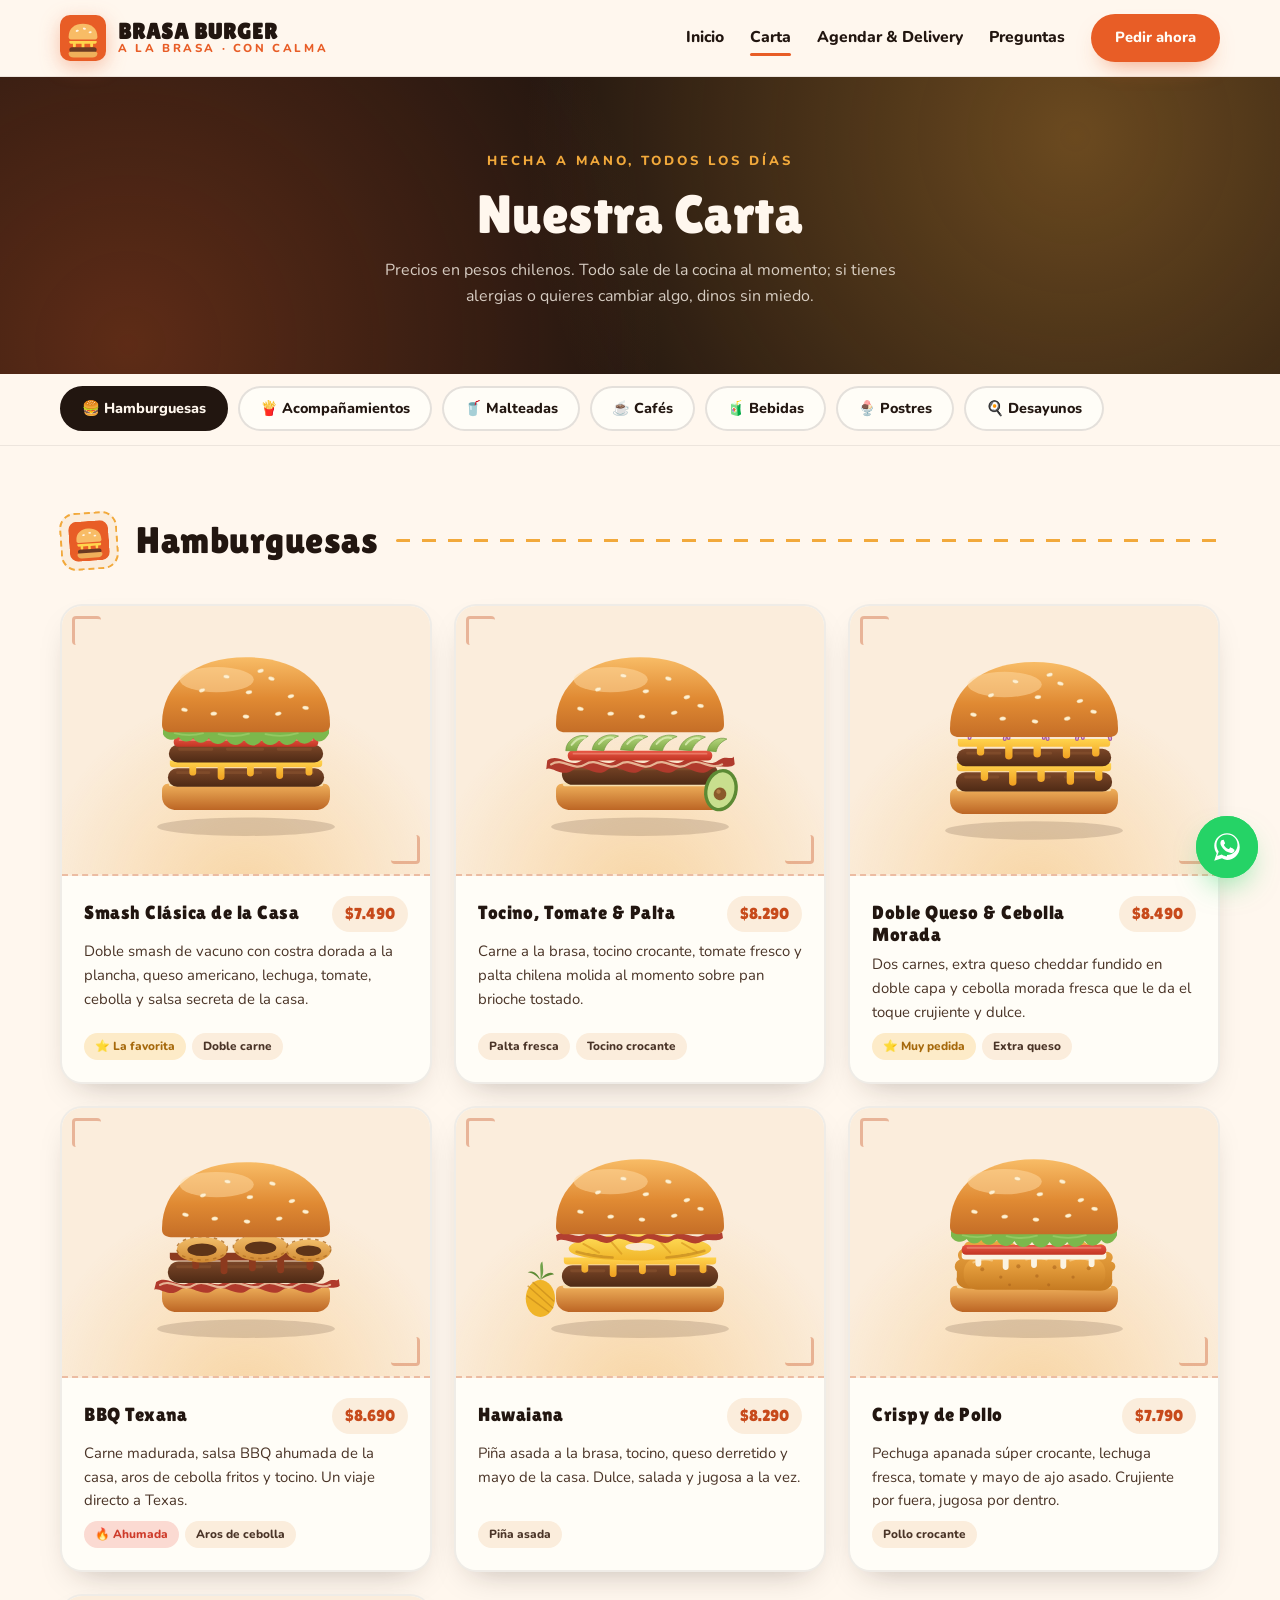
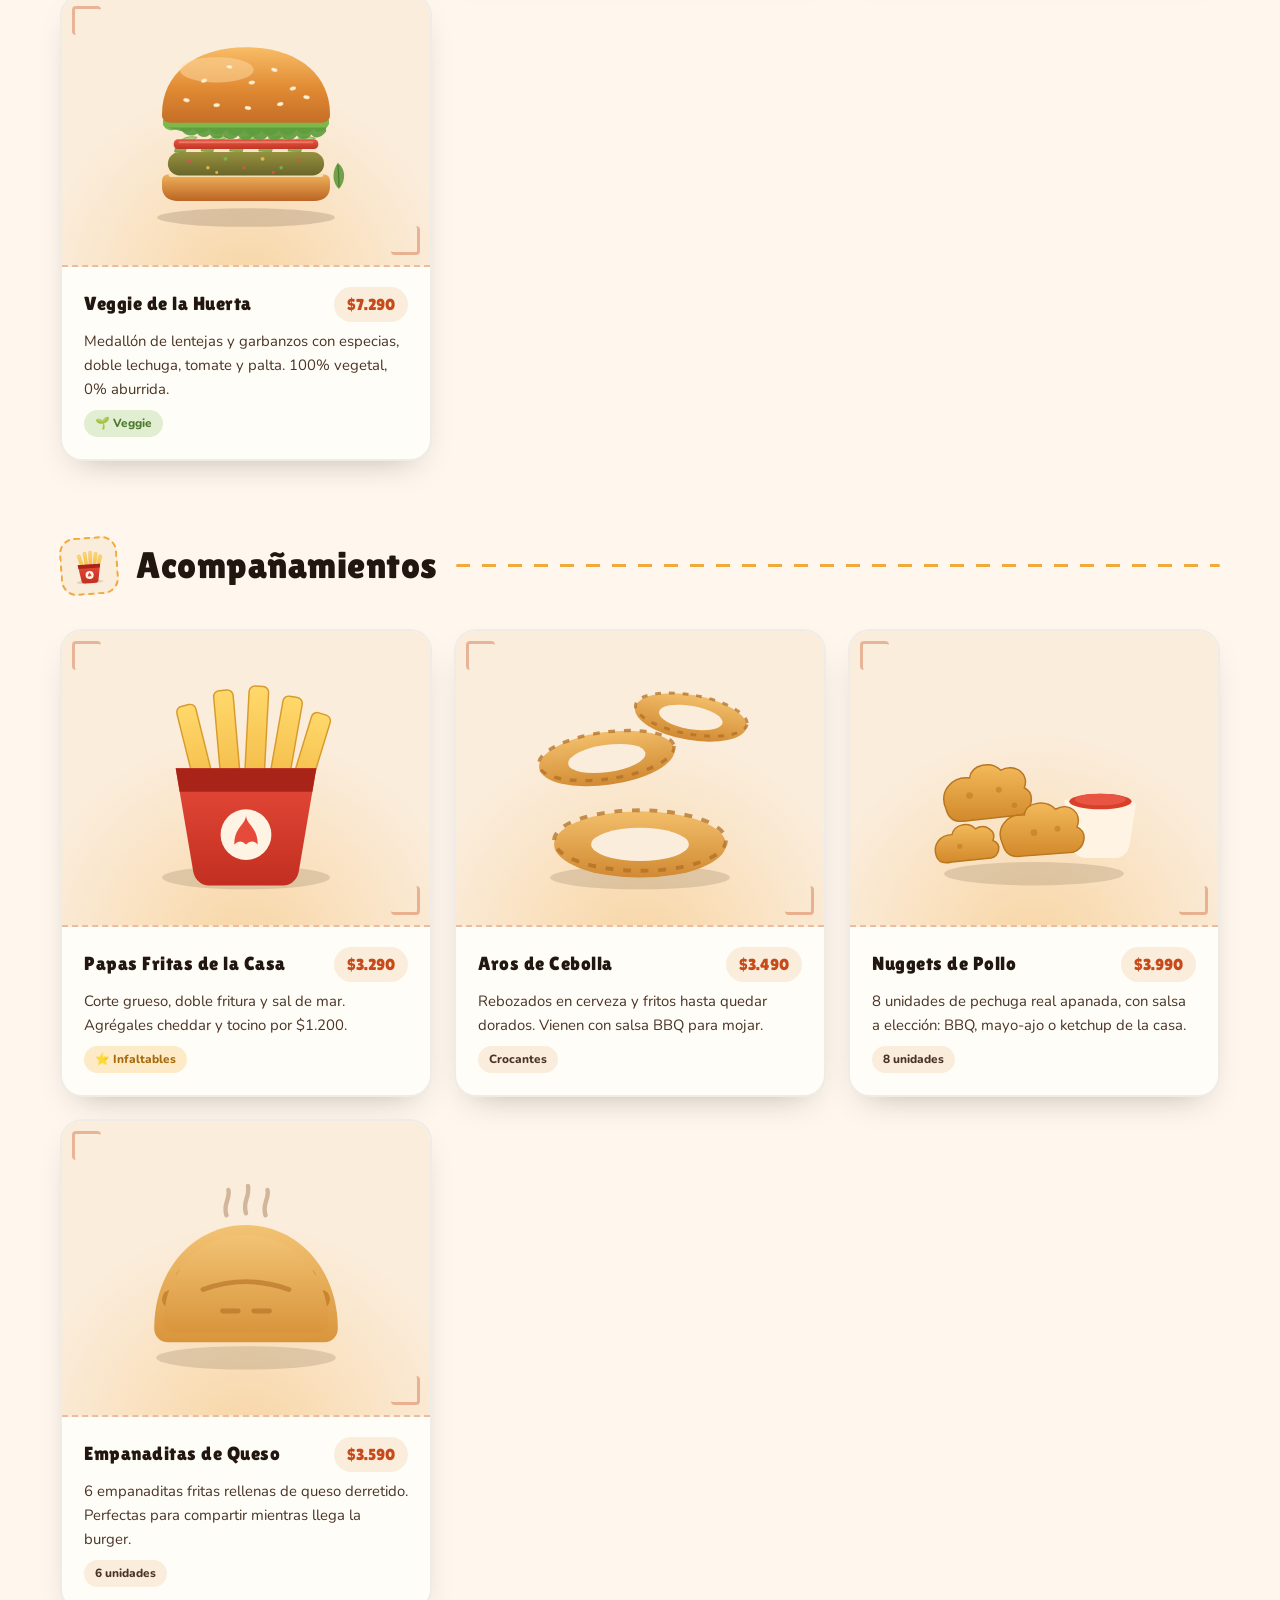
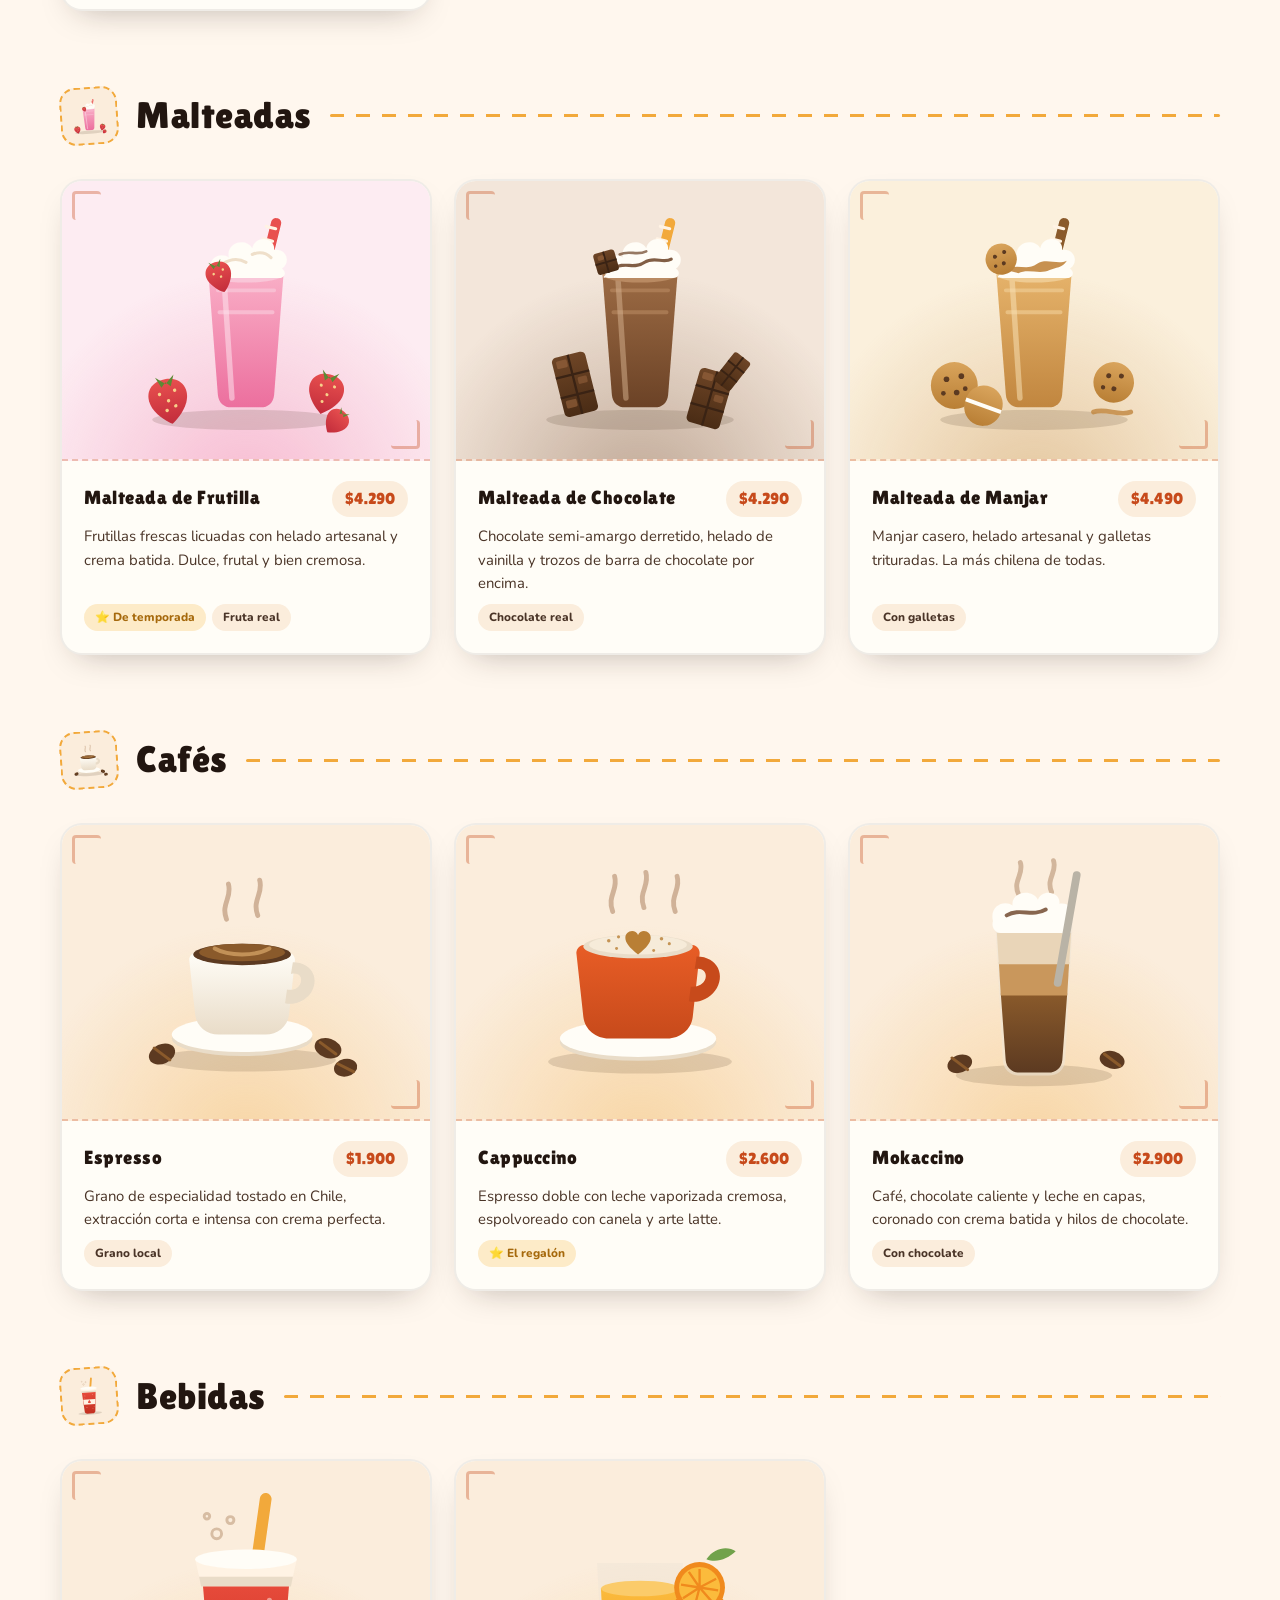
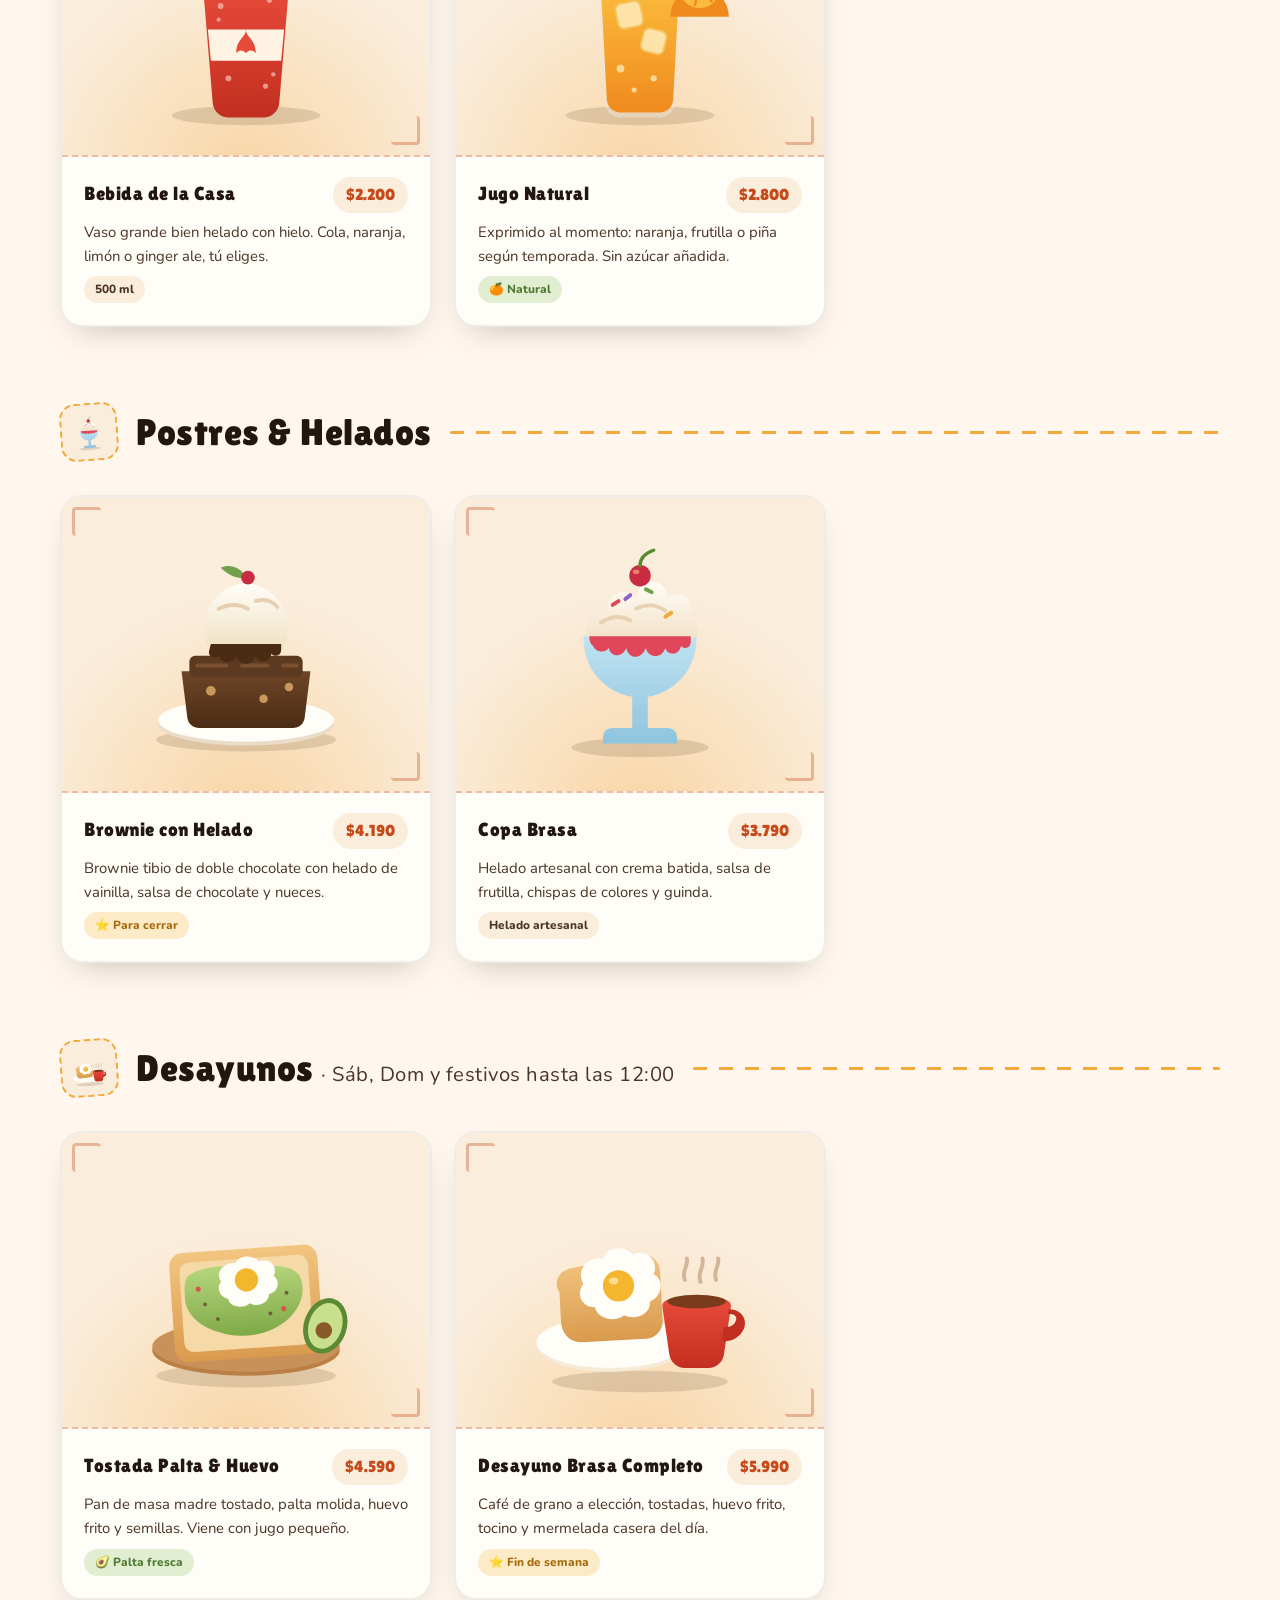
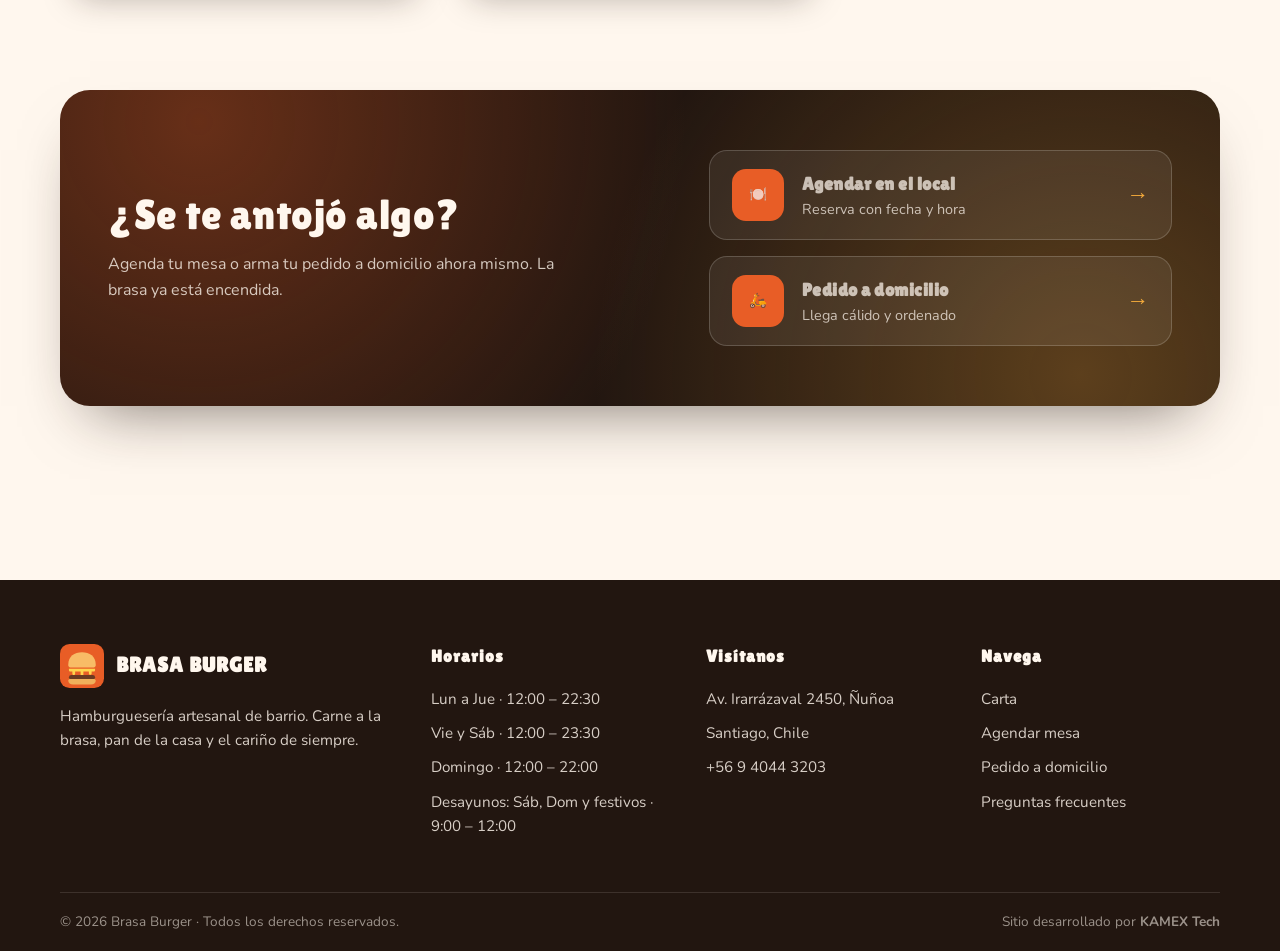
==== carta.html @ a0d64365 "Brasa Burger: sitio de hamburgueseria con inicio animado, carta y reservas" ====
<!DOCTYPE html>
<html lang="es">
<head>
  <meta charset="UTF-8">
  <meta name="viewport" content="width=device-width, initial-scale=1.0">
  <title>Carta · Brasa Burger — Hamburguesas, malteadas y cafés</title>
  <meta name="description" content="La carta completa de Brasa Burger: smash burgers artesanales, papas fritas, malteadas de frutilla y chocolate, cafés de grano, postres y desayunos.">
  <meta name="theme-color" content="#E85D26">
  <link rel="icon" type="image/svg+xml" href="assets/favicon.svg">

  <meta property="og:type" content="website">
  <meta property="og:title" content="Carta · Brasa Burger">
  <meta property="og:description" content="Smash burgers, malteadas cremosas, cafés de grano y más.">
  <meta property="og:image" content="assets/img/malteada-frutilla.svg">
  <meta property="og:locale" content="es_CL">

  <link rel="preconnect" href="https://fonts.googleapis.com">
  <link rel="preconnect" href="https://fonts.gstatic.com" crossorigin>
  <link href="https://fonts.googleapis.com/css2?family=Lilita+One&family=Nunito:wght@400;600;700;800&display=swap" rel="stylesheet">
  <link rel="stylesheet" href="css/styles.css">
</head>
<body>

  <header class="header" id="header">
    <div class="container nav">
      <a href="index.html" class="nav__logo" aria-label="Brasa Burger, inicio">
        <svg viewBox="0 0 64 64" aria-hidden="true"><rect width="64" height="64" rx="14" fill="#E85D26"/><path d="M12 30 C12 18 21 12 32 12 C43 12 52 18 52 30 L52 31 C52 32.6 50.6 34 49 34 L15 34 C13.4 34 12 32.6 12 31 Z" fill="#F8BC66"/><g fill="#FFF3E4"><ellipse cx="24" cy="22" rx="2.2" ry="1.4" transform="rotate(-14 24 22)"/><ellipse cx="34" cy="19" rx="2.2" ry="1.4" transform="rotate(10 34 19)"/><ellipse cx="42" cy="24" rx="2.2" ry="1.4" transform="rotate(-8 42 24)"/></g><path d="M13 36 L51 36 L51 38 C51 39 50 40 49 40 L46 40 L46 43 C46 45.4 42 45.4 42 43 L42 40 L34 40 L34 45 C34 47.4 30 47.4 30 45 L30 40 L22 40 L22 43.4 C22 45.8 18 45.8 18 43.4 L18 40 L15 40 C14 40 13 39 13 38 Z" fill="#FFD44D"/><rect x="13" y="45" width="38" height="7" rx="3.5" fill="#6B3A22"/><path d="M15 54 H49 C50.6 54 52 55 52 56.5 C52 60 49 62 45 62 L19 62 C15 62 12 60 12 56.5 C12 55 13.4 54 15 54 Z" fill="#EFB05B" transform="translate(0 -3)"/></svg>
        <span class="nav__logo-texto">
          <strong>BRASA BURGER</strong>
          <span>A la brasa · con calma</span>
        </span>
      </a>
      <nav class="nav__links" id="navLinks">
        <a href="index.html">Inicio</a>
        <a href="carta.html" class="is-activa">Carta</a>
        <a href="reservas.html">Agendar &amp; Delivery</a>
        <a href="index.html#faq">Preguntas</a>
        <a href="reservas.html#delivery" class="btn btn--primary">Pedir ahora</a>
      </nav>
      <button class="nav__burger" id="navBurger" aria-label="Abrir menú" aria-expanded="false">
        <span></span><span></span><span></span>
      </button>
    </div>
  </header>

  <main>
    <section class="pagina-hero">
      <div class="container">
        <span class="seccion__eyebrow">Hecha a mano, todos los días</span>
        <h1>Nuestra Carta</h1>
        <p>Precios en pesos chilenos. Todo sale de la cocina al momento; si tienes alergias o quieres cambiar algo, dinos sin miedo.</p>
      </div>
    </section>

    <nav class="chips" aria-label="Secciones de la carta">
      <div class="container chips__pista">
        <a class="chip is-activa" href="#hamburguesas">🍔 Hamburguesas</a>
        <a class="chip" href="#acompanamientos">🍟 Acompañamientos</a>
        <a class="chip" href="#malteadas">🥤 Malteadas</a>
        <a class="chip" href="#cafes">☕ Cafés</a>
        <a class="chip" href="#bebidas">🧃 Bebidas</a>
        <a class="chip" href="#postres">🍨 Postres</a>
        <a class="chip" href="#desayunos">🍳 Desayunos</a>
      </div>
    </nav>

    <!-- ============ HAMBURGUESAS ============ -->
    <section class="menu-seccion container" id="hamburguesas">
      <div class="menu-seccion__cabeza reveal">
        <span class="menu-seccion__icono"><img src="assets/favicon.svg" alt="" aria-hidden="true"></span>
        <h2>Hamburguesas</h2>
        <span class="linea"></span>
      </div>
      <div class="platos">
        <article class="plato reveal">
          <div class="plato__marco"><img src="assets/img/burger-clasica.svg" alt="Smash Clásica de la Casa" loading="lazy"></div>
          <div class="plato__info">
            <div class="plato__nombre"><h3>Smash Clásica de la Casa</h3><span class="plato__precio">$7.490</span></div>
            <p>Doble smash de vacuno con costra dorada a la plancha, queso americano, lechuga, tomate, cebolla y salsa secreta de la casa.</p>
            <div class="plato__tags"><span class="tag--fav">⭐ La favorita</span><span>Doble carne</span></div>
          </div>
        </article>
        <article class="plato reveal" data-delay="1">
          <div class="plato__marco"><img src="assets/img/burger-tocino-palta.svg" alt="Burger Tocino, Tomate y Palta" loading="lazy"></div>
          <div class="plato__info">
            <div class="plato__nombre"><h3>Tocino, Tomate &amp; Palta</h3><span class="plato__precio">$8.290</span></div>
            <p>Carne a la brasa, tocino crocante, tomate fresco y palta chilena molida al momento sobre pan brioche tostado.</p>
            <div class="plato__tags"><span>Palta fresca</span><span>Tocino crocante</span></div>
          </div>
        </article>
        <article class="plato reveal" data-delay="2">
          <div class="plato__marco"><img src="assets/img/burger-doble-queso.svg" alt="Burger Doble Queso y Cebolla Morada" loading="lazy"></div>
          <div class="plato__info">
            <div class="plato__nombre"><h3>Doble Queso &amp; Cebolla Morada</h3><span class="plato__precio">$8.490</span></div>
            <p>Dos carnes, extra queso cheddar fundido en doble capa y cebolla morada fresca que le da el toque crujiente y dulce.</p>
            <div class="plato__tags"><span class="tag--fav">⭐ Muy pedida</span><span>Extra queso</span></div>
          </div>
        </article>
        <article class="plato reveal">
          <div class="plato__marco"><img src="assets/img/burger-bbq.svg" alt="Burger BBQ Texana" loading="lazy"></div>
          <div class="plato__info">
            <div class="plato__nombre"><h3>BBQ Texana</h3><span class="plato__precio">$8.690</span></div>
            <p>Carne madurada, salsa BBQ ahumada de la casa, aros de cebolla fritos y tocino. Un viaje directo a Texas.</p>
            <div class="plato__tags"><span class="tag--picante">🔥 Ahumada</span><span>Aros de cebolla</span></div>
          </div>
        </article>
        <article class="plato reveal" data-delay="1">
          <div class="plato__marco"><img src="assets/img/burger-hawaiana.svg" alt="Burger Hawaiana" loading="lazy"></div>
          <div class="plato__info">
            <div class="plato__nombre"><h3>Hawaiana</h3><span class="plato__precio">$8.290</span></div>
            <p>Piña asada a la brasa, tocino, queso derretido y mayo de la casa. Dulce, salada y jugosa a la vez.</p>
            <div class="plato__tags"><span>Piña asada</span></div>
          </div>
        </article>
        <article class="plato reveal" data-delay="2">
          <div class="plato__marco"><img src="assets/img/burger-crispy.svg" alt="Burger Crispy de Pollo" loading="lazy"></div>
          <div class="plato__info">
            <div class="plato__nombre"><h3>Crispy de Pollo</h3><span class="plato__precio">$7.790</span></div>
            <p>Pechuga apanada súper crocante, lechuga fresca, tomate y mayo de ajo asado. Crujiente por fuera, jugosa por dentro.</p>
            <div class="plato__tags"><span>Pollo crocante</span></div>
          </div>
        </article>
        <article class="plato reveal">
          <div class="plato__marco"><img src="assets/img/burger-veggie.svg" alt="Burger Veggie de la Huerta" loading="lazy"></div>
          <div class="plato__info">
            <div class="plato__nombre"><h3>Veggie de la Huerta</h3><span class="plato__precio">$7.290</span></div>
            <p>Medallón de lentejas y garbanzos con especias, doble lechuga, tomate y palta. 100% vegetal, 0% aburrida.</p>
            <div class="plato__tags"><span class="tag--veggie">🌱 Veggie</span></div>
          </div>
        </article>
      </div>
    </section>

    <!-- ============ ACOMPAÑAMIENTOS ============ -->
    <section class="menu-seccion container" id="acompanamientos">
      <div class="menu-seccion__cabeza reveal">
        <span class="menu-seccion__icono"><img src="assets/img/cat-papas.svg" alt="" aria-hidden="true"></span>
        <h2>Acompañamientos</h2>
        <span class="linea"></span>
      </div>
      <div class="platos">
        <article class="plato reveal">
          <div class="plato__marco"><img src="assets/img/cat-papas.svg" alt="Papas fritas de la casa" loading="lazy"></div>
          <div class="plato__info">
            <div class="plato__nombre"><h3>Papas Fritas de la Casa</h3><span class="plato__precio">$3.290</span></div>
            <p>Corte grueso, doble fritura y sal de mar. Agrégales cheddar y tocino por $1.200.</p>
            <div class="plato__tags"><span class="tag--fav">⭐ Infaltables</span></div>
          </div>
        </article>
        <article class="plato reveal" data-delay="1">
          <div class="plato__marco"><img src="assets/img/acomp-aros.svg" alt="Aros de cebolla" loading="lazy"></div>
          <div class="plato__info">
            <div class="plato__nombre"><h3>Aros de Cebolla</h3><span class="plato__precio">$3.490</span></div>
            <p>Rebozados en cerveza y fritos hasta quedar dorados. Vienen con salsa BBQ para mojar.</p>
            <div class="plato__tags"><span>Crocantes</span></div>
          </div>
        </article>
        <article class="plato reveal" data-delay="2">
          <div class="plato__marco"><img src="assets/img/cat-nuggets.svg" alt="Nuggets de pollo" loading="lazy"></div>
          <div class="plato__info">
            <div class="plato__nombre"><h3>Nuggets de Pollo</h3><span class="plato__precio">$3.990</span></div>
            <p>8 unidades de pechuga real apanada, con salsa a elección: BBQ, mayo-ajo o ketchup de la casa.</p>
            <div class="plato__tags"><span>8 unidades</span></div>
          </div>
        </article>
        <article class="plato reveal">
          <div class="plato__marco"><img src="assets/img/cat-empanada.svg" alt="Empanaditas de queso" loading="lazy"></div>
          <div class="plato__info">
            <div class="plato__nombre"><h3>Empanaditas de Queso</h3><span class="plato__precio">$3.590</span></div>
            <p>6 empanaditas fritas rellenas de queso derretido. Perfectas para compartir mientras llega la burger.</p>
            <div class="plato__tags"><span>6 unidades</span></div>
          </div>
        </article>
      </div>
    </section>

    <!-- ============ MALTEADAS ============ -->
    <section class="menu-seccion container" id="malteadas">
      <div class="menu-seccion__cabeza reveal">
        <span class="menu-seccion__icono"><img src="assets/img/malteada-frutilla.svg" alt="" aria-hidden="true"></span>
        <h2>Malteadas</h2>
        <span class="linea"></span>
      </div>
      <div class="platos">
        <article class="plato plato--malteada plato--frutilla reveal">
          <div class="plato__marco"><img src="assets/img/malteada-frutilla.svg" alt="Malteada de frutilla con frutillas frescas" loading="lazy"></div>
          <div class="plato__info">
            <div class="plato__nombre"><h3>Malteada de Frutilla</h3><span class="plato__precio">$4.290</span></div>
            <p>Frutillas frescas licuadas con helado artesanal y crema batida. Dulce, frutal y bien cremosa.</p>
            <div class="plato__tags"><span class="tag--fav">⭐ De temporada</span><span>Fruta real</span></div>
          </div>
        </article>
        <article class="plato plato--malteada plato--chocolate reveal" data-delay="1">
          <div class="plato__marco"><img src="assets/img/malteada-chocolate.svg" alt="Malteada de chocolate con barras de chocolate" loading="lazy"></div>
          <div class="plato__info">
            <div class="plato__nombre"><h3>Malteada de Chocolate</h3><span class="plato__precio">$4.290</span></div>
            <p>Chocolate semi-amargo derretido, helado de vainilla y trozos de barra de chocolate por encima.</p>
            <div class="plato__tags"><span>Chocolate real</span></div>
          </div>
        </article>
        <article class="plato plato--malteada plato--manjar reveal" data-delay="2">
          <div class="plato__marco"><img src="assets/img/malteada-manjar.svg" alt="Malteada de manjar con galletas" loading="lazy"></div>
          <div class="plato__info">
            <div class="plato__nombre"><h3>Malteada de Manjar</h3><span class="plato__precio">$4.490</span></div>
            <p>Manjar casero, helado artesanal y galletas trituradas. La más chilena de todas.</p>
            <div class="plato__tags"><span>Con galletas</span></div>
          </div>
        </article>
      </div>
    </section>

    <!-- ============ CAFÉS ============ -->
    <section class="menu-seccion container" id="cafes">
      <div class="menu-seccion__cabeza reveal">
        <span class="menu-seccion__icono"><img src="assets/img/cafe-espresso.svg" alt="" aria-hidden="true"></span>
        <h2>Cafés</h2>
        <span class="linea"></span>
      </div>
      <div class="platos">
        <article class="plato reveal">
          <div class="plato__marco"><img src="assets/img/cafe-espresso.svg" alt="Café espresso" loading="lazy"></div>
          <div class="plato__info">
            <div class="plato__nombre"><h3>Espresso</h3><span class="plato__precio">$1.900</span></div>
            <p>Grano de especialidad tostado en Chile, extracción corta e intensa con crema perfecta.</p>
            <div class="plato__tags"><span>Grano local</span></div>
          </div>
        </article>
        <article class="plato reveal" data-delay="1">
          <div class="plato__marco"><img src="assets/img/cafe-cappuccino.svg" alt="Cappuccino con arte latte" loading="lazy"></div>
          <div class="plato__info">
            <div class="plato__nombre"><h3>Cappuccino</h3><span class="plato__precio">$2.600</span></div>
            <p>Espresso doble con leche vaporizada cremosa, espolvoreado con canela y arte latte.</p>
            <div class="plato__tags"><span class="tag--fav">⭐ El regalón</span></div>
          </div>
        </article>
        <article class="plato reveal" data-delay="2">
          <div class="plato__marco"><img src="assets/img/cafe-mokaccino.svg" alt="Mokaccino en capas" loading="lazy"></div>
          <div class="plato__info">
            <div class="plato__nombre"><h3>Mokaccino</h3><span class="plato__precio">$2.900</span></div>
            <p>Café, chocolate caliente y leche en capas, coronado con crema batida y hilos de chocolate.</p>
            <div class="plato__tags"><span>Con chocolate</span></div>
          </div>
        </article>
      </div>
    </section>

    <!-- ============ BEBIDAS ============ -->
    <section class="menu-seccion container" id="bebidas">
      <div class="menu-seccion__cabeza reveal">
        <span class="menu-seccion__icono"><img src="assets/img/bebida-soda.svg" alt="" aria-hidden="true"></span>
        <h2>Bebidas</h2>
        <span class="linea"></span>
      </div>
      <div class="platos">
        <article class="plato reveal">
          <div class="plato__marco"><img src="assets/img/bebida-soda.svg" alt="Bebida helada" loading="lazy"></div>
          <div class="plato__info">
            <div class="plato__nombre"><h3>Bebida de la Casa</h3><span class="plato__precio">$2.200</span></div>
            <p>Vaso grande bien helado con hielo. Cola, naranja, limón o ginger ale, tú eliges.</p>
            <div class="plato__tags"><span>500 ml</span></div>
          </div>
        </article>
        <article class="plato reveal" data-delay="1">
          <div class="plato__marco"><img src="assets/img/bebida-jugo.svg" alt="Jugo natural de naranja" loading="lazy"></div>
          <div class="plato__info">
            <div class="plato__nombre"><h3>Jugo Natural</h3><span class="plato__precio">$2.800</span></div>
            <p>Exprimido al momento: naranja, frutilla o piña según temporada. Sin azúcar añadida.</p>
            <div class="plato__tags"><span class="tag--veggie">🍊 Natural</span></div>
          </div>
        </article>
      </div>
    </section>

    <!-- ============ POSTRES ============ -->
    <section class="menu-seccion container" id="postres">
      <div class="menu-seccion__cabeza reveal">
        <span class="menu-seccion__icono"><img src="assets/img/cat-helado.svg" alt="" aria-hidden="true"></span>
        <h2>Postres &amp; Helados</h2>
        <span class="linea"></span>
      </div>
      <div class="platos">
        <article class="plato reveal">
          <div class="plato__marco"><img src="assets/img/postre-brownie.svg" alt="Brownie con helado" loading="lazy"></div>
          <div class="plato__info">
            <div class="plato__nombre"><h3>Brownie con Helado</h3><span class="plato__precio">$4.190</span></div>
            <p>Brownie tibio de doble chocolate con helado de vainilla, salsa de chocolate y nueces.</p>
            <div class="plato__tags"><span class="tag--fav">⭐ Para cerrar</span></div>
          </div>
        </article>
        <article class="plato reveal" data-delay="1">
          <div class="plato__marco"><img src="assets/img/cat-helado.svg" alt="Copa de helado Brasa" loading="lazy"></div>
          <div class="plato__info">
            <div class="plato__nombre"><h3>Copa Brasa</h3><span class="plato__precio">$3.790</span></div>
            <p>Helado artesanal con crema batida, salsa de frutilla, chispas de colores y guinda.</p>
            <div class="plato__tags"><span>Helado artesanal</span></div>
          </div>
        </article>
      </div>
    </section>

    <!-- ============ DESAYUNOS ============ -->
    <section class="menu-seccion container" id="desayunos" style="padding-bottom:70px">
      <div class="menu-seccion__cabeza reveal">
        <span class="menu-seccion__icono"><img src="assets/img/cat-desayuno.svg" alt="" aria-hidden="true"></span>
        <h2>Desayunos <small style="font-family:var(--fuente-texto); font-size:.55em; color:var(--carbon-3)">· Sáb, Dom y festivos hasta las 12:00</small></h2>
        <span class="linea"></span>
      </div>
      <div class="platos">
        <article class="plato reveal">
          <div class="plato__marco"><img src="assets/img/desayuno-tostada.svg" alt="Tostada con palta y huevo" loading="lazy"></div>
          <div class="plato__info">
            <div class="plato__nombre"><h3>Tostada Palta &amp; Huevo</h3><span class="plato__precio">$4.590</span></div>
            <p>Pan de masa madre tostado, palta molida, huevo frito y semillas. Viene con jugo pequeño.</p>
            <div class="plato__tags"><span class="tag--veggie">🥑 Palta fresca</span></div>
          </div>
        </article>
        <article class="plato reveal" data-delay="1">
          <div class="plato__marco"><img src="assets/img/cat-desayuno.svg" alt="Desayuno completo Brasa" loading="lazy"></div>
          <div class="plato__info">
            <div class="plato__nombre"><h3>Desayuno Brasa Completo</h3><span class="plato__precio">$5.990</span></div>
            <p>Café de grano a elección, tostadas, huevo frito, tocino y mermelada casera del día.</p>
            <div class="plato__tags"><span class="tag--fav">⭐ Fin de semana</span></div>
          </div>
        </article>
      </div>
    </section>

    <!-- CTA corto -->
    <section class="seccion" style="padding-top:20px">
      <div class="container">
        <div class="cta reveal">
          <div>
            <h2>¿Se te antojó algo?</h2>
            <p>Agenda tu mesa o arma tu pedido a domicilio ahora mismo. La brasa ya está encendida.</p>
          </div>
          <div class="cta__opciones">
            <a class="cta__opcion" href="reservas.html#mesa">
              <span class="cta__opcion-icono">🍽️</span>
              <span><strong>Agendar en el local</strong><span>Reserva con fecha y hora</span></span>
              <span class="flecha">→</span>
            </a>
            <a class="cta__opcion" href="reservas.html#delivery">
              <span class="cta__opcion-icono">🛵</span>
              <span><strong>Pedido a domicilio</strong><span>Llega cálido y ordenado</span></span>
              <span class="flecha">→</span>
            </a>
          </div>
        </div>
      </div>
    </section>
  </main>

  <footer class="footer">
    <div class="container">
      <div class="footer__grid">
        <div>
          <div class="footer__logo">
            <svg viewBox="0 0 64 64" aria-hidden="true"><rect width="64" height="64" rx="14" fill="#E85D26"/><path d="M12 30 C12 18 21 12 32 12 C43 12 52 18 52 30 L52 31 C52 32.6 50.6 34 49 34 L15 34 C13.4 34 12 32.6 12 31 Z" fill="#F8BC66"/><path d="M13 36 L51 36 L51 38 C51 39 50 40 49 40 L46 40 L46 43 C46 45.4 42 45.4 42 43 L42 40 L34 40 L34 45 C34 47.4 30 47.4 30 45 L30 40 L22 40 L22 43.4 C22 45.8 18 45.8 18 43.4 L18 40 L15 40 C14 40 13 39 13 38 Z" fill="#FFD44D"/><rect x="13" y="45" width="38" height="7" rx="3.5" fill="#6B3A22"/><path d="M15 54 H49 C50.6 54 52 55 52 56.5 C52 60 49 62 45 62 L19 62 C15 62 12 60 12 56.5 C12 55 13.4 54 15 54 Z" fill="#EFB05B" transform="translate(0 -3)"/></svg>
            <strong>BRASA BURGER</strong>
          </div>
          <p>Hamburguesería artesanal de barrio. Carne a la brasa, pan de la casa y el cariño de siempre.</p>
        </div>
        <div>
          <h4>Horarios</h4>
          <ul>
            <li>Lun a Jue · 12:00 – 22:30</li>
            <li>Vie y Sáb · 12:00 – 23:30</li>
            <li>Domingo · 12:00 – 22:00</li>
            <li>Desayunos: Sáb, Dom y festivos · 9:00 – 12:00</li>
          </ul>
        </div>
        <div>
          <h4>Visítanos</h4>
          <ul>
            <li>Av. Irarrázaval 2450, Ñuñoa</li>
            <li>Santiago, Chile</li>
            <li><a href="https://wa.me/56940443203?text=Hola%21%20Vengo%20de%20la%20web%20de%20Brasa%20Burger%20%F0%9F%8D%94" target="_blank" rel="noopener noreferrer">+56 9 4044 3203</a></li>
          </ul>
        </div>
        <div>
          <h4>Navega</h4>
          <ul>
            <li><a href="carta.html">Carta</a></li>
            <li><a href="reservas.html#mesa">Agendar mesa</a></li>
            <li><a href="reservas.html#delivery">Pedido a domicilio</a></li>
            <li><a href="index.html#faq">Preguntas frecuentes</a></li>
          </ul>
        </div>
      </div>
      <div class="footer__bajo">
        <span>© <span id="anio">2026</span> Brasa Burger · Todos los derechos reservados.</span>
        <span>Sitio desarrollado por <a href="https://kamextech.vercel.app" target="_blank" rel="noopener noreferrer"><strong>KAMEX Tech</strong></a></span>
      </div>
    </div>
  </footer>

  <a class="whatsapp" href="https://wa.me/56940443203?text=Hola%21%20Vengo%20de%20la%20web%20de%20Brasa%20Burger%20%F0%9F%8D%94%20y%20quiero%20hacer%20un%20pedido."
     target="_blank" rel="noopener noreferrer" aria-label="Escríbenos por WhatsApp">
    <svg viewBox="0 0 32 32" aria-hidden="true"><path d="M16 3C9.4 3 4 8.3 4 14.9c0 2.6.8 5 2.3 7L4 29l7.3-2.3c1.9 1 3.8 1.5 4.7 1.5 6.6 0 12-5.3 12-11.9C28 8.3 22.6 3 16 3zm0 21.6c-1.4 0-3.1-.5-4.6-1.4l-.3-.2-4.3 1.4 1.4-4.2-.2-.3c-1.2-1.8-1.9-3.8-1.9-6 0-5.3 4.4-9.7 9.9-9.7s9.9 4.4 9.9 9.7-4.4 9.7-9.9 9.7zm5.5-7.2c-.3-.2-1.8-.9-2-1-.3-.1-.5-.2-.7.2-.2.3-.8 1-.9 1.2-.2.2-.3.2-.6.1-.3-.2-1.3-.5-2.4-1.5-.9-.8-1.5-1.8-1.7-2.1-.2-.3 0-.5.1-.6l.5-.5c.1-.2.2-.3.3-.5.1-.2 0-.4 0-.6-.1-.2-.7-1.7-1-2.3-.2-.6-.5-.5-.7-.5h-.6c-.2 0-.6.1-.9.4-.3.3-1.1 1.1-1.1 2.7s1.2 3.1 1.3 3.3c.2.2 2.3 3.6 5.7 5 3.3 1.4 3.3.9 3.9.9.6-.1 1.8-.7 2.1-1.5.3-.7.3-1.4.2-1.5-.1-.1-.3-.2-.5-.2z"/></svg>
  </a>

  <script src="js/main.js"></script>
</body>
</html>
---- css/styles.css ----
/* ============================================================
   BRASA BURGER · Hamburguesería artesanal
   Hoja de estilos principal (inicio, carta, reservas)
   ============================================================ */

:root {
  --crema: #FFF7EE;
  --crema-2: #FBEDDC;
  --crema-3: #F6E3CA;
  --carbon: #221610;
  --carbon-2: #33221A;
  --carbon-3: #4A3427;
  --naranja: #E85D26;
  --naranja-osc: #C74A1B;
  --dorado: #F2A93B;
  --dorado-suave: #F7D08A;
  --verde: #71A24B;
  --rojo: #CE3B2A;
  --rosa: #EC6F9E;
  --blanco: #FFFDF7;
  --sombra: 0 14px 34px -18px rgba(34, 22, 16, .35);
  --radio: 22px;
  --fuente-titulo: "Lilita One", "Arial Black", sans-serif;
  --fuente-texto: "Nunito", "Segoe UI", sans-serif;
}

* { margin: 0; padding: 0; box-sizing: border-box; }

html { scroll-behavior: smooth; scroll-padding-top: 90px; }

body {
  font-family: var(--fuente-texto);
  background: var(--crema);
  color: var(--carbon);
  line-height: 1.6;
  overflow-x: hidden;
}

img, svg { max-width: 100%; display: block; }

a { color: inherit; text-decoration: none; }

ul { list-style: none; }

.container { width: min(1160px, 92%); margin-inline: auto; }

h1, h2, h3, .font-display {
  font-family: var(--fuente-titulo);
  font-weight: 400;
  letter-spacing: .5px;
  line-height: 1.12;
}

/* ---------- Botones ---------- */
.btn {
  display: inline-flex;
  align-items: center;
  gap: 10px;
  padding: 14px 28px;
  border-radius: 999px;
  font-family: var(--fuente-texto);
  font-weight: 800;
  font-size: 1rem;
  border: 2px solid transparent;
  cursor: pointer;
  transition: transform .25s ease, box-shadow .25s ease, background .25s ease, color .25s ease;
}
.btn:hover { transform: translateY(-3px); }
.btn:active { transform: translateY(-1px) scale(.98); }

.btn--primary {
  background: var(--naranja);
  color: var(--blanco);
  box-shadow: 0 12px 24px -12px rgba(232, 93, 38, .65);
}
.btn--primary:hover { background: var(--naranja-osc); }

.btn--ghost {
  background: transparent;
  color: var(--carbon);
  border-color: var(--carbon);
}
.btn--ghost:hover { background: var(--carbon); color: var(--crema); }

.btn--claro {
  background: var(--blanco);
  color: var(--carbon);
  box-shadow: var(--sombra);
}
.btn--claro:hover { background: var(--dorado-suave); }

/* ---------- Header ---------- */
.header {
  position: sticky;
  top: 0;
  z-index: 60;
  background: rgba(255, 247, 238, .92);
  backdrop-filter: blur(10px);
  border-bottom: 1px solid rgba(34, 22, 16, .08);
  transition: box-shadow .3s ease;
}
.header.is-scrolled { box-shadow: 0 10px 30px -18px rgba(34, 22, 16, .35); }

.nav {
  display: flex;
  align-items: center;
  justify-content: space-between;
  gap: 20px;
  padding: 14px 0;
}

.nav__logo { display: flex; align-items: center; gap: 12px; }
.nav__logo svg { width: 46px; height: 46px; filter: drop-shadow(0 6px 10px rgba(232,93,38,.35)); }
.nav__logo-texto { display: flex; flex-direction: column; line-height: 1; }
.nav__logo-texto strong {
  font-family: var(--fuente-titulo);
  font-size: 1.35rem;
  color: var(--carbon);
  letter-spacing: 1px;
}
.nav__logo-texto span { font-size: .72rem; font-weight: 800; color: var(--naranja); letter-spacing: 2.6px; text-transform: uppercase; }

.nav__links { display: flex; align-items: center; gap: 26px; }
.nav__links a:not(.btn) {
  font-weight: 800;
  font-size: .98rem;
  position: relative;
  padding: 4px 0;
}
.nav__links a:not(.btn)::after {
  content: "";
  position: absolute;
  left: 0; bottom: -2px;
  width: 100%; height: 3px;
  border-radius: 3px;
  background: var(--naranja);
  transform: scaleX(0);
  transform-origin: left;
  transition: transform .3s ease;
}
.nav__links a:not(.btn):hover::after,
.nav__links a.is-activa::after { transform: scaleX(1); }
.nav__links .btn { padding: 10px 22px; font-size: .92rem; }

.nav__burger {
  display: none;
  background: none;
  border: 0;
  cursor: pointer;
  width: 44px; height: 44px;
  border-radius: 12px;
  place-items: center;
}
.nav__burger span {
  display: block;
  width: 24px; height: 3px;
  border-radius: 3px;
  background: var(--carbon);
  margin: 2.5px auto;
  transition: transform .3s ease, opacity .3s ease;
}
.nav__burger.is-abierto span:nth-child(1) { transform: translateY(8px) rotate(45deg); }
.nav__burger.is-abierto span:nth-child(2) { opacity: 0; }
.nav__burger.is-abierto span:nth-child(3) { transform: translateY(-8px) rotate(-45deg); }

/* ---------- Hero ---------- */
.hero {
  position: relative;
  padding: 56px 0 30px;
  overflow: hidden;
}
.hero::before {
  content: "";
  position: absolute;
  top: -240px; right: -180px;
  width: 640px; height: 640px;
  border-radius: 50%;
  background: radial-gradient(circle, rgba(242, 169, 59, .32), transparent 65%);
  pointer-events: none;
}

.hero__grid {
  display: grid;
  grid-template-columns: 1.05fr .95fr;
  align-items: center;
  gap: 30px;
}

.hero__eyebrow {
  display: inline-flex;
  align-items: center;
  gap: 8px;
  background: var(--crema-2);
  border: 1.5px dashed var(--dorado);
  color: var(--naranja-osc);
  font-weight: 800;
  font-size: .85rem;
  letter-spacing: 1.5px;
  text-transform: uppercase;
  padding: 8px 18px;
  border-radius: 999px;
  margin-bottom: 22px;
}

.hero h1 { font-size: clamp(2.5rem, 5.4vw, 4.2rem); margin-bottom: 18px; }
.hero h1 .resaltado { color: var(--naranja); position: relative; white-space: nowrap; }
.hero h1 .resaltado::after {
  content: "";
  position: absolute;
  left: 0; right: 0; bottom: 4px;
  height: 12px;
  background: var(--dorado-suave);
  z-index: -1;
  border-radius: 6px;
}

.hero__copy { font-size: 1.12rem; color: var(--carbon-3); max-width: 480px; margin-bottom: 30px; }

.hero__acciones { display: flex; flex-wrap: wrap; gap: 14px; margin-bottom: 34px; }

.hero__datos { display: flex; gap: 34px; flex-wrap: wrap; }
.hero__datos strong { font-family: var(--fuente-titulo); font-size: 1.55rem; color: var(--naranja-osc); display: block; }
.hero__datos span { font-size: .86rem; font-weight: 700; color: var(--carbon-3); }

/* Escenario de la hamburguesa giratoria */
.hero__escenario {
  position: relative;
  height: 500px;
  display: grid;
  place-items: center;
}
.hero__plato {
  position: absolute;
  width: 420px; height: 420px;
  border-radius: 50%;
  background: radial-gradient(circle at 50% 42%, #FFE3BC, #F6C877 68%, transparent 70%);
  box-shadow: inset 0 -18px 40px rgba(199, 74, 27, .18);
}
.hero__aro {
  position: absolute;
  width: 470px; height: 470px;
  border-radius: 50%;
  border: 2.5px dashed rgba(199, 74, 27, .5);
  animation: giroAro 26s linear infinite;
}
@keyframes giroAro { to { transform: rotate(360deg); } }

.hero__burgers { position: relative; width: 430px; height: 430px; }
.hero__burger {
  position: absolute;
  inset: 0;
  display: grid;
  place-items: center;
  opacity: 0;
  transform: rotate(65deg) scale(.72);
  transition: opacity .8s ease, transform .8s cubic-bezier(.22, 1.1, .35, 1);
  pointer-events: none;
}
.hero__burger img { width: 92%; filter: drop-shadow(0 26px 26px rgba(34, 22, 16, .22)); }
.hero__burger.is-activa {
  opacity: 1;
  transform: rotate(0deg) scale(1);
  animation: flotar 4.5s ease-in-out infinite;
}
.hero__burger.is-saliendo {
  opacity: 0;
  transform: rotate(-65deg) scale(.72);
}
@keyframes flotar {
  0%, 100% { translate: 0 0; }
  50% { translate: 0 -14px; }
}

.hero__nombre {
  position: absolute;
  bottom: 6px;
  left: 50%;
  transform: translateX(-50%);
  background: var(--carbon);
  color: var(--crema);
  font-family: var(--fuente-titulo);
  font-size: 1.05rem;
  letter-spacing: 1px;
  padding: 10px 26px;
  border-radius: 999px;
  box-shadow: var(--sombra);
  white-space: nowrap;
  transition: opacity .4s ease;
}
.hero__nombre.is-cambiando { opacity: 0; }

/* Ingredientes flotando en el fondo */
.hero__flotante {
  position: absolute;
  opacity: .8;
  pointer-events: none;
  animation: derivar 9s ease-in-out infinite;
}
.hero__flotante:nth-of-type(2) { animation-duration: 11s; animation-delay: -3s; }
.hero__flotante:nth-of-type(3) { animation-duration: 13s; animation-delay: -6s; }
.hero__flotante:nth-of-type(4) { animation-duration: 10s; animation-delay: -2s; }
.hero__flotante:nth-of-type(5) { animation-duration: 12s; animation-delay: -5s; }
@keyframes derivar {
  0%, 100% { transform: translate(0, 0) rotate(0deg); }
  33% { transform: translate(14px, -22px) rotate(10deg); }
  66% { transform: translate(-12px, -8px) rotate(-8deg); }
}

/* ---------- Cinta marquee ---------- */
.cinta {
  background: var(--carbon);
  color: var(--crema);
  overflow: hidden;
  padding: 14px 0;
  transform: rotate(-1deg) scale(1.02);
  margin: 26px 0 10px;
}
.cinta__pista {
  display: flex;
  gap: 44px;
  width: max-content;
  animation: cintaMueve 26s linear infinite;
}
.cinta__pista span {
  font-family: var(--fuente-titulo);
  font-size: 1.05rem;
  letter-spacing: 2.5px;
  text-transform: uppercase;
  display: flex;
  align-items: center;
  gap: 44px;
  white-space: nowrap;
}
.cinta__pista span::after { content: "●"; color: var(--dorado); font-size: .7rem; }
@keyframes cintaMueve { to { transform: translateX(-50%); } }

/* ---------- Secciones ---------- */
.seccion { padding: 84px 0; }
.seccion--tinte { background: var(--crema-2); }

.seccion__cabeza { text-align: center; max-width: 640px; margin: 0 auto 52px; }
.seccion__eyebrow {
  color: var(--naranja);
  font-weight: 800;
  letter-spacing: 3px;
  text-transform: uppercase;
  font-size: .82rem;
  display: block;
  margin-bottom: 10px;
}
.seccion__cabeza h2 { font-size: clamp(1.9rem, 3.6vw, 2.8rem); margin-bottom: 14px; }
.seccion__cabeza p { color: var(--carbon-3); font-size: 1.05rem; }

/* ---------- Categorías (cuadrados) ---------- */
.cats {
  display: grid;
  grid-template-columns: repeat(5, 1fr);
  gap: 18px;
}
.cat {
  aspect-ratio: 1 / 1;
  background: var(--blanco);
  border-radius: var(--radio);
  border: 2px solid rgba(34, 22, 16, .07);
  display: flex;
  flex-direction: column;
  align-items: center;
  justify-content: center;
  gap: 6px;
  padding: 18px 12px;
  text-align: center;
  box-shadow: var(--sombra);
  transition: transform .3s ease, border-color .3s ease, background .3s ease;
  position: relative;
  overflow: hidden;
}
.cat::before {
  content: "";
  position: absolute;
  top: -46px; right: -46px;
  width: 110px; height: 110px;
  border-radius: 50%;
  background: var(--crema-2);
  transition: transform .35s ease;
  z-index: 0;
}
.cat:hover { transform: translateY(-8px) rotate(-1deg); border-color: var(--dorado); }
.cat:hover::before { transform: scale(1.6); }
.cat img { width: 68%; max-width: 130px; position: relative; z-index: 1; transition: transform .35s ease; }
.cat:hover img { transform: scale(1.08) rotate(2deg); }
.cat strong { font-family: var(--fuente-titulo); font-size: 1.06rem; letter-spacing: .5px; position: relative; z-index: 1; }
.cat span { font-size: .8rem; font-weight: 700; color: var(--naranja-osc); position: relative; z-index: 1; }

/* ---------- Features (3 promesas) ---------- */
.features {
  display: grid;
  grid-template-columns: repeat(3, 1fr);
  gap: 24px;
}
.feature {
  background: var(--blanco);
  border-radius: var(--radio);
  padding: 34px 28px 30px;
  box-shadow: var(--sombra);
  border: 2px solid rgba(34, 22, 16, .06);
  position: relative;
  transition: transform .3s ease, border-color .3s ease;
}
.feature:hover { transform: translateY(-8px); border-color: var(--dorado); }
.feature__numero {
  position: absolute;
  top: -18px; left: 26px;
  background: var(--naranja);
  color: var(--blanco);
  font-family: var(--fuente-titulo);
  font-size: 1.15rem;
  width: 44px; height: 44px;
  border-radius: 14px;
  display: grid;
  place-items: center;
  box-shadow: 0 10px 20px -10px rgba(232, 93, 38, .7);
  rotate: -6deg;
}
.feature img { width: 132px; margin: 4px auto 18px; }
.feature h3 { font-size: 1.32rem; margin-bottom: 10px; text-align: center; }
.feature p { color: var(--carbon-3); font-size: .98rem; text-align: center; }

/* ---------- FAQ ---------- */
.faq { max-width: 780px; margin-inline: auto; }
.faq__item {
  background: var(--blanco);
  border: 2px solid rgba(34, 22, 16, .08);
  border-radius: 18px;
  margin-bottom: 14px;
  overflow: hidden;
  transition: border-color .3s ease;
}
.faq__item.is-abierta { border-color: var(--dorado); }
.faq__pregunta {
  width: 100%;
  background: none;
  border: 0;
  cursor: pointer;
  display: flex;
  align-items: center;
  justify-content: space-between;
  gap: 16px;
  padding: 20px 24px;
  font-family: var(--fuente-texto);
  font-weight: 800;
  font-size: 1.04rem;
  color: var(--carbon);
  text-align: left;
}
.faq__icono {
  flex: 0 0 auto;
  width: 34px; height: 34px;
  border-radius: 50%;
  background: var(--crema-2);
  color: var(--naranja-osc);
  display: grid;
  place-items: center;
  font-size: 1.3rem;
  font-weight: 800;
  transition: transform .35s ease, background .35s ease, color .35s ease;
}
.faq__item.is-abierta .faq__icono {
  transform: rotate(45deg);
  background: var(--naranja);
  color: var(--blanco);
}
.faq__respuesta {
  max-height: 0;
  overflow: hidden;
  transition: max-height .45s ease;
}
.faq__respuesta p { padding: 0 24px 22px; color: var(--carbon-3); }

/* ---------- Banda CTA ---------- */
.cta {
  background:
    radial-gradient(circle at 12% 10%, rgba(232, 93, 38, .35), transparent 46%),
    radial-gradient(circle at 88% 90%, rgba(242, 169, 59, .28), transparent 46%),
    var(--carbon);
  border-radius: 30px;
  padding: 60px 48px;
  color: var(--crema);
  display: grid;
  grid-template-columns: 1.1fr .9fr;
  gap: 34px;
  align-items: center;
  box-shadow: 0 30px 60px -30px rgba(34, 22, 16, .6);
}
.cta h2 { font-size: clamp(1.8rem, 3.4vw, 2.6rem); margin-bottom: 14px; }
.cta p { color: rgba(255, 247, 238, .78); max-width: 460px; }
.cta__opciones { display: grid; gap: 16px; }
.cta__opcion {
  display: flex;
  align-items: center;
  gap: 18px;
  background: rgba(255, 253, 247, .07);
  border: 1.5px solid rgba(255, 253, 247, .18);
  border-radius: 18px;
  padding: 18px 22px;
  transition: transform .3s ease, background .3s ease, border-color .3s ease;
}
.cta__opcion:hover { transform: translateX(8px); background: rgba(255, 253, 247, .13); border-color: var(--dorado); }
.cta__opcion-icono {
  width: 52px; height: 52px;
  flex: 0 0 auto;
  border-radius: 14px;
  background: var(--naranja);
  display: grid;
  place-items: center;
  font-size: 1.5rem;
}
.cta__opcion strong { font-family: var(--fuente-titulo); font-size: 1.14rem; letter-spacing: .5px; display: block; }
.cta__opcion span { font-size: .9rem; color: rgba(255, 247, 238, .72); }
.cta__opcion .flecha { margin-left: auto; font-size: 1.4rem; color: var(--dorado); }

/* ---------- Footer ---------- */
.footer {
  background: var(--carbon);
  color: rgba(255, 247, 238, .82);
  margin-top: 90px;
  padding: 64px 0 0;
}
.footer__grid {
  display: grid;
  grid-template-columns: 1.4fr 1fr 1fr 1fr;
  gap: 36px;
  padding-bottom: 44px;
}
.footer__logo { display: flex; align-items: center; gap: 12px; margin-bottom: 16px; }
.footer__logo svg { width: 44px; height: 44px; }
.footer__logo strong { font-family: var(--fuente-titulo); font-size: 1.3rem; color: var(--crema); letter-spacing: 1px; }
.footer p { font-size: .95rem; }
.footer h4 {
  font-family: var(--fuente-titulo);
  color: var(--crema);
  letter-spacing: 1px;
  margin-bottom: 16px;
  font-size: 1.05rem;
}
.footer li { margin-bottom: 10px; font-size: .95rem; }
.footer a:hover { color: var(--dorado); }
.footer__bajo {
  border-top: 1px solid rgba(255, 247, 238, .12);
  padding: 18px 0;
  display: flex;
  justify-content: space-between;
  gap: 12px;
  flex-wrap: wrap;
  font-size: .85rem;
  color: rgba(255, 247, 238, .55);
}

/* ---------- Botón flotante WhatsApp ---------- */
.whatsapp {
  position: fixed;
  right: 22px;
  bottom: 22px;
  z-index: 80;
  width: 62px; height: 62px;
  border-radius: 50%;
  background: #25D366;
  display: grid;
  place-items: center;
  box-shadow: 0 14px 30px -10px rgba(37, 211, 102, .6);
  transition: transform .3s ease;
}
.whatsapp:hover { transform: scale(1.1) rotate(6deg); }
.whatsapp svg { width: 34px; height: 34px; fill: #fff; }
.whatsapp::after {
  content: "";
  position: absolute;
  inset: 0;
  border-radius: 50%;
  border: 3px solid #25D366;
  animation: pulso 2.2s ease-out infinite;
}
@keyframes pulso {
  0% { transform: scale(1); opacity: .8; }
  100% { transform: scale(1.55); opacity: 0; }
}

/* ---------- Página CARTA ---------- */
.pagina-hero {
  background:
    radial-gradient(circle at 84% 20%, rgba(242, 169, 59, .35), transparent 50%),
    radial-gradient(circle at 10% 90%, rgba(232, 93, 38, .3), transparent 45%),
    var(--carbon);
  color: var(--crema);
  padding: 74px 0 64px;
  text-align: center;
  position: relative;
  overflow: hidden;
}
.pagina-hero h1 { font-size: clamp(2.2rem, 4.6vw, 3.4rem); margin: 12px 0 14px; }
.pagina-hero p { color: rgba(255, 247, 238, .8); max-width: 560px; margin-inline: auto; }
.pagina-hero .seccion__eyebrow { color: var(--dorado); }

.chips {
  position: sticky;
  top: 76px;
  z-index: 50;
  background: rgba(255, 247, 238, .94);
  backdrop-filter: blur(10px);
  border-bottom: 1px solid rgba(34, 22, 16, .08);
  padding: 12px 0;
}
.chips__pista {
  display: flex;
  gap: 10px;
  overflow-x: auto;
  scrollbar-width: none;
  padding-bottom: 2px;
}
.chips__pista::-webkit-scrollbar { display: none; }
.chip {
  flex: 0 0 auto;
  padding: 9px 20px;
  border-radius: 999px;
  border: 2px solid rgba(34, 22, 16, .12);
  background: var(--blanco);
  font-weight: 800;
  font-size: .9rem;
  transition: background .25s ease, color .25s ease, border-color .25s ease;
}
.chip:hover, .chip.is-activa { background: var(--carbon); color: var(--crema); border-color: var(--carbon); }

.menu-seccion { padding: 66px 0 10px; }
.menu-seccion__cabeza {
  display: flex;
  align-items: center;
  gap: 18px;
  margin-bottom: 34px;
}
.menu-seccion__cabeza h2 { font-size: clamp(1.7rem, 3vw, 2.3rem); }
.menu-seccion__cabeza .linea {
  flex: 1;
  height: 3px;
  border-radius: 3px;
  background: repeating-linear-gradient(90deg, var(--dorado) 0 14px, transparent 14px 26px);
}
.menu-seccion__icono {
  width: 58px; height: 58px;
  border-radius: 16px;
  background: var(--crema-2);
  border: 2px dashed var(--dorado);
  display: grid;
  place-items: center;
  rotate: -4deg;
}
.menu-seccion__icono img { width: 40px; }

.platos {
  display: grid;
  grid-template-columns: repeat(3, 1fr);
  gap: 22px;
}
.plato {
  background: var(--blanco);
  border-radius: var(--radio);
  border: 2px solid rgba(34, 22, 16, .07);
  box-shadow: var(--sombra);
  overflow: hidden;
  display: flex;
  flex-direction: column;
  transition: transform .3s ease, border-color .3s ease;
}
.plato:hover { transform: translateY(-8px); border-color: var(--dorado); }
.plato__marco {
  background:
    radial-gradient(circle at 50% 110%, rgba(242, 169, 59, .35), transparent 60%),
    var(--crema-2);
  border-bottom: 2px dashed rgba(199, 74, 27, .3);
  padding: 22px;
  display: grid;
  place-items: center;
  min-height: 210px;
  position: relative;
}
.plato__marco::before, .plato__marco::after {
  content: "";
  position: absolute;
  width: 26px; height: 26px;
  border: 3px solid rgba(199, 74, 27, .35);
  border-radius: 4px;
}
.plato__marco::before { top: 10px; left: 10px; border-right: 0; border-bottom: 0; }
.plato__marco::after { bottom: 10px; right: 10px; border-left: 0; border-top: 0; }
.plato__marco img { width: 82%; max-width: 250px; transition: transform .35s ease; }
.plato:hover .plato__marco img { transform: scale(1.07) rotate(-1.5deg); }
.plato__info { padding: 20px 22px 22px; display: flex; flex-direction: column; gap: 8px; flex: 1; }
.plato__nombre {
  display: flex;
  align-items: baseline;
  justify-content: space-between;
  gap: 12px;
}
.plato__nombre h3 { font-size: 1.2rem; }
.plato__precio {
  font-family: var(--fuente-titulo);
  color: var(--naranja-osc);
  background: var(--crema-2);
  padding: 5px 13px;
  border-radius: 999px;
  font-size: 1rem;
  white-space: nowrap;
}
.plato__info p { color: var(--carbon-3); font-size: .93rem; flex: 1; }
.plato__tags { display: flex; flex-wrap: wrap; gap: 6px; }
.plato__tags span {
  font-size: .74rem;
  font-weight: 800;
  padding: 4px 11px;
  border-radius: 999px;
  background: var(--crema-2);
  color: var(--carbon-3);
}
.plato__tags .tag--picante { background: #FBDAD2; color: var(--rojo); }
.plato__tags .tag--veggie { background: #E2EED2; color: #4E7A30; }
.plato__tags .tag--fav { background: #FDEBC8; color: #A6690C; }

/* malteadas con marco especial */
.plato--malteada .plato__marco { min-height: 250px; }
.plato--frutilla .plato__marco { background: radial-gradient(circle at 50% 115%, rgba(236, 111, 158, .4), transparent 62%), #FDECF2; }
.plato--chocolate .plato__marco { background: radial-gradient(circle at 50% 115%, rgba(107, 66, 38, .38), transparent 62%), #F3E6DA; }
.plato--manjar .plato__marco { background: radial-gradient(circle at 50% 115%, rgba(193, 134, 63, .4), transparent 62%), #FBF0DC; }

/* ---------- Página RESERVAS ---------- */
.reservas { padding: 70px 0 40px; }
.reservas__grid {
  display: grid;
  grid-template-columns: .92fr 1.08fr;
  gap: 34px;
  align-items: start;
}

.panel-info {
  background: var(--carbon);
  color: var(--crema);
  border-radius: var(--radio);
  padding: 36px 32px;
  position: sticky;
  top: 110px;
}
.panel-info h2 { font-size: 1.7rem; margin-bottom: 8px; }
.panel-info > p { color: rgba(255, 247, 238, .75); margin-bottom: 26px; font-size: .98rem; }
.panel-info__item { display: flex; gap: 14px; margin-bottom: 20px; }
.panel-info__icono {
  flex: 0 0 auto;
  width: 44px; height: 44px;
  border-radius: 12px;
  background: rgba(242, 169, 59, .18);
  display: grid;
  place-items: center;
  font-size: 1.2rem;
}
.panel-info__item strong { display: block; font-size: .98rem; color: var(--crema); }
.panel-info__item span { font-size: .9rem; color: rgba(255, 247, 238, .7); }
.panel-info img { width: 190px; margin: 8px auto 0; }

.tarjeta-form {
  background: var(--blanco);
  border-radius: var(--radio);
  border: 2px solid rgba(34, 22, 16, .08);
  box-shadow: var(--sombra);
  padding: 34px;
}

.tabs { display: grid; grid-template-columns: 1fr 1fr; gap: 10px; margin-bottom: 28px; }
.tab {
  border: 2px solid rgba(34, 22, 16, .12);
  background: var(--crema);
  border-radius: 16px;
  padding: 14px 10px;
  cursor: pointer;
  text-align: center;
  font-family: var(--fuente-texto);
  font-weight: 800;
  font-size: 1rem;
  color: var(--carbon-3);
  transition: all .25s ease;
}
.tab .tab__emoji { display: block; font-size: 1.5rem; margin-bottom: 4px; }
.tab.is-activa {
  background: var(--carbon);
  color: var(--crema);
  border-color: var(--carbon);
  transform: translateY(-2px);
  box-shadow: var(--sombra);
}

.form { display: none; }
.form.is-visible { display: grid; gap: 18px; animation: aparecer .4s ease; }
@keyframes aparecer { from { opacity: 0; transform: translateY(10px); } }

.form__fila { display: grid; grid-template-columns: 1fr 1fr; gap: 16px; }
.campo { display: grid; gap: 7px; }
.campo label { font-weight: 800; font-size: .9rem; }
.campo input, .campo select, .campo textarea {
  font-family: var(--fuente-texto);
  font-size: 1rem;
  padding: 13px 16px;
  border-radius: 13px;
  border: 2px solid rgba(34, 22, 16, .14);
  background: var(--crema);
  color: var(--carbon);
  transition: border-color .25s ease, box-shadow .25s ease;
  width: 100%;
}
.campo textarea { resize: vertical; min-height: 88px; }
.campo input:focus, .campo select:focus, .campo textarea:focus {
  outline: none;
  border-color: var(--naranja);
  box-shadow: 0 0 0 4px rgba(232, 93, 38, .15);
}
.campo .ayuda { font-size: .8rem; color: var(--carbon-3); font-weight: 600; }

.form .btn { justify-content: center; width: 100%; margin-top: 6px; }
.form__nota {
  text-align: center;
  font-size: .85rem;
  color: var(--carbon-3);
  background: var(--crema-2);
  border-radius: 12px;
  padding: 12px 16px;
}

/* ---------- Animación de aparición al hacer scroll ---------- */
.reveal {
  opacity: 0;
  transform: translateY(26px);
  transition: opacity .7s ease, transform .7s ease;
}
.reveal.is-visible { opacity: 1; transform: none; }
.reveal[data-delay="1"] { transition-delay: .12s; }
.reveal[data-delay="2"] { transition-delay: .24s; }
.reveal[data-delay="3"] { transition-delay: .36s; }
.reveal[data-delay="4"] { transition-delay: .48s; }

/* ---------- Responsive ---------- */
@media (max-width: 1020px) {
  .cats { grid-template-columns: repeat(3, 1fr); }
  .cats .cat:nth-child(4), .cats .cat:nth-child(5) { aspect-ratio: auto; padding: 26px 12px; }
  .platos { grid-template-columns: repeat(2, 1fr); }
}

@media (max-width: 900px) {
  .hero__grid { grid-template-columns: 1fr; text-align: center; }
  .hero__copy { margin-inline: auto; }
  .hero__acciones, .hero__datos { justify-content: center; }
  .hero__escenario { height: 430px; order: -1; }
  .hero__plato { width: 340px; height: 340px; }
  .hero__aro { width: 385px; height: 385px; }
  .hero__burgers { width: 350px; height: 350px; }

  .features { grid-template-columns: 1fr; max-width: 480px; margin-inline: auto; }
  .cta { grid-template-columns: 1fr; padding: 44px 30px; text-align: center; }
  .cta p { margin-inline: auto; }
  .footer__grid { grid-template-columns: 1fr 1fr; }
  .reservas__grid { grid-template-columns: 1fr; }
  .panel-info { position: static; }

  .nav__links {
    position: fixed;
    inset: 74px 0 auto 0;
    background: var(--crema);
    flex-direction: column;
    align-items: center;
    gap: 20px;
    padding: 30px 20px 36px;
    border-bottom: 2px solid rgba(34, 22, 16, .1);
    box-shadow: 0 30px 40px -30px rgba(34, 22, 16, .4);
    transform: translateY(-130%);
    transition: transform .4s ease;
    z-index: 55;
  }
  .nav__links.is-abierto { transform: translateY(0); }
  .nav__burger { display: grid; }
}

@media (max-width: 640px) {
  .seccion { padding: 60px 0; }
  .cats { grid-template-columns: repeat(2, 1fr); gap: 14px; }
  .cats .cat:nth-child(3) { aspect-ratio: auto; padding: 26px 12px; }
  .platos { grid-template-columns: 1fr; }
  .form__fila { grid-template-columns: 1fr; }
  .hero { padding-top: 30px; }
  .hero__escenario { height: 360px; }
  .hero__plato { width: 280px; height: 280px; }
  .hero__aro { width: 318px; height: 318px; }
  .hero__burgers { width: 290px; height: 290px; }
  .hero__nombre { font-size: .9rem; padding: 8px 18px; }
  .hero__datos { gap: 20px; }
  .tarjeta-form { padding: 24px 18px; }
  .whatsapp { width: 54px; height: 54px; right: 16px; bottom: 16px; }
  .whatsapp svg { width: 30px; height: 30px; }
}

/* ---------- Accesibilidad: menos movimiento ---------- */
@media (prefers-reduced-motion: reduce) {
  *, *::before, *::after {
    animation-duration: .01ms !important;
    animation-iteration-count: 1 !important;
    transition-duration: .01ms !important;
  }
  html { scroll-behavior: auto; }
}
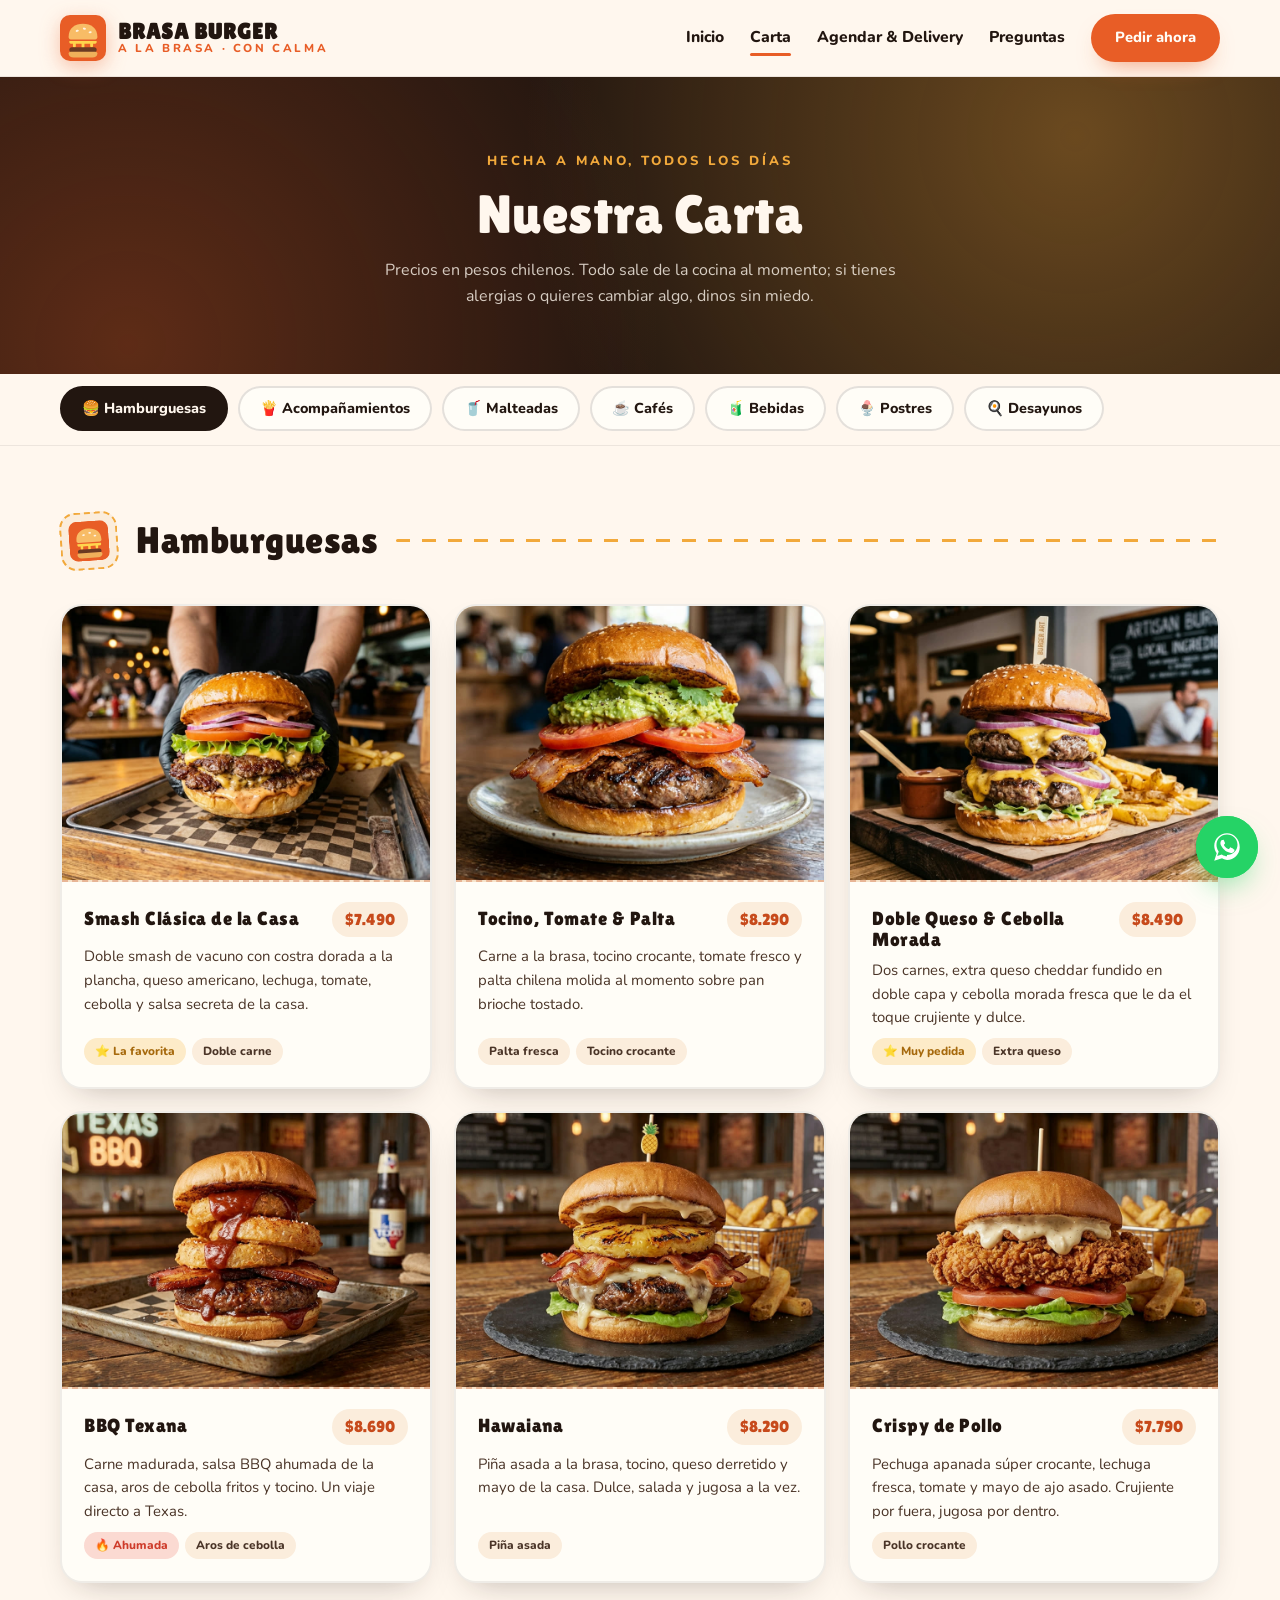
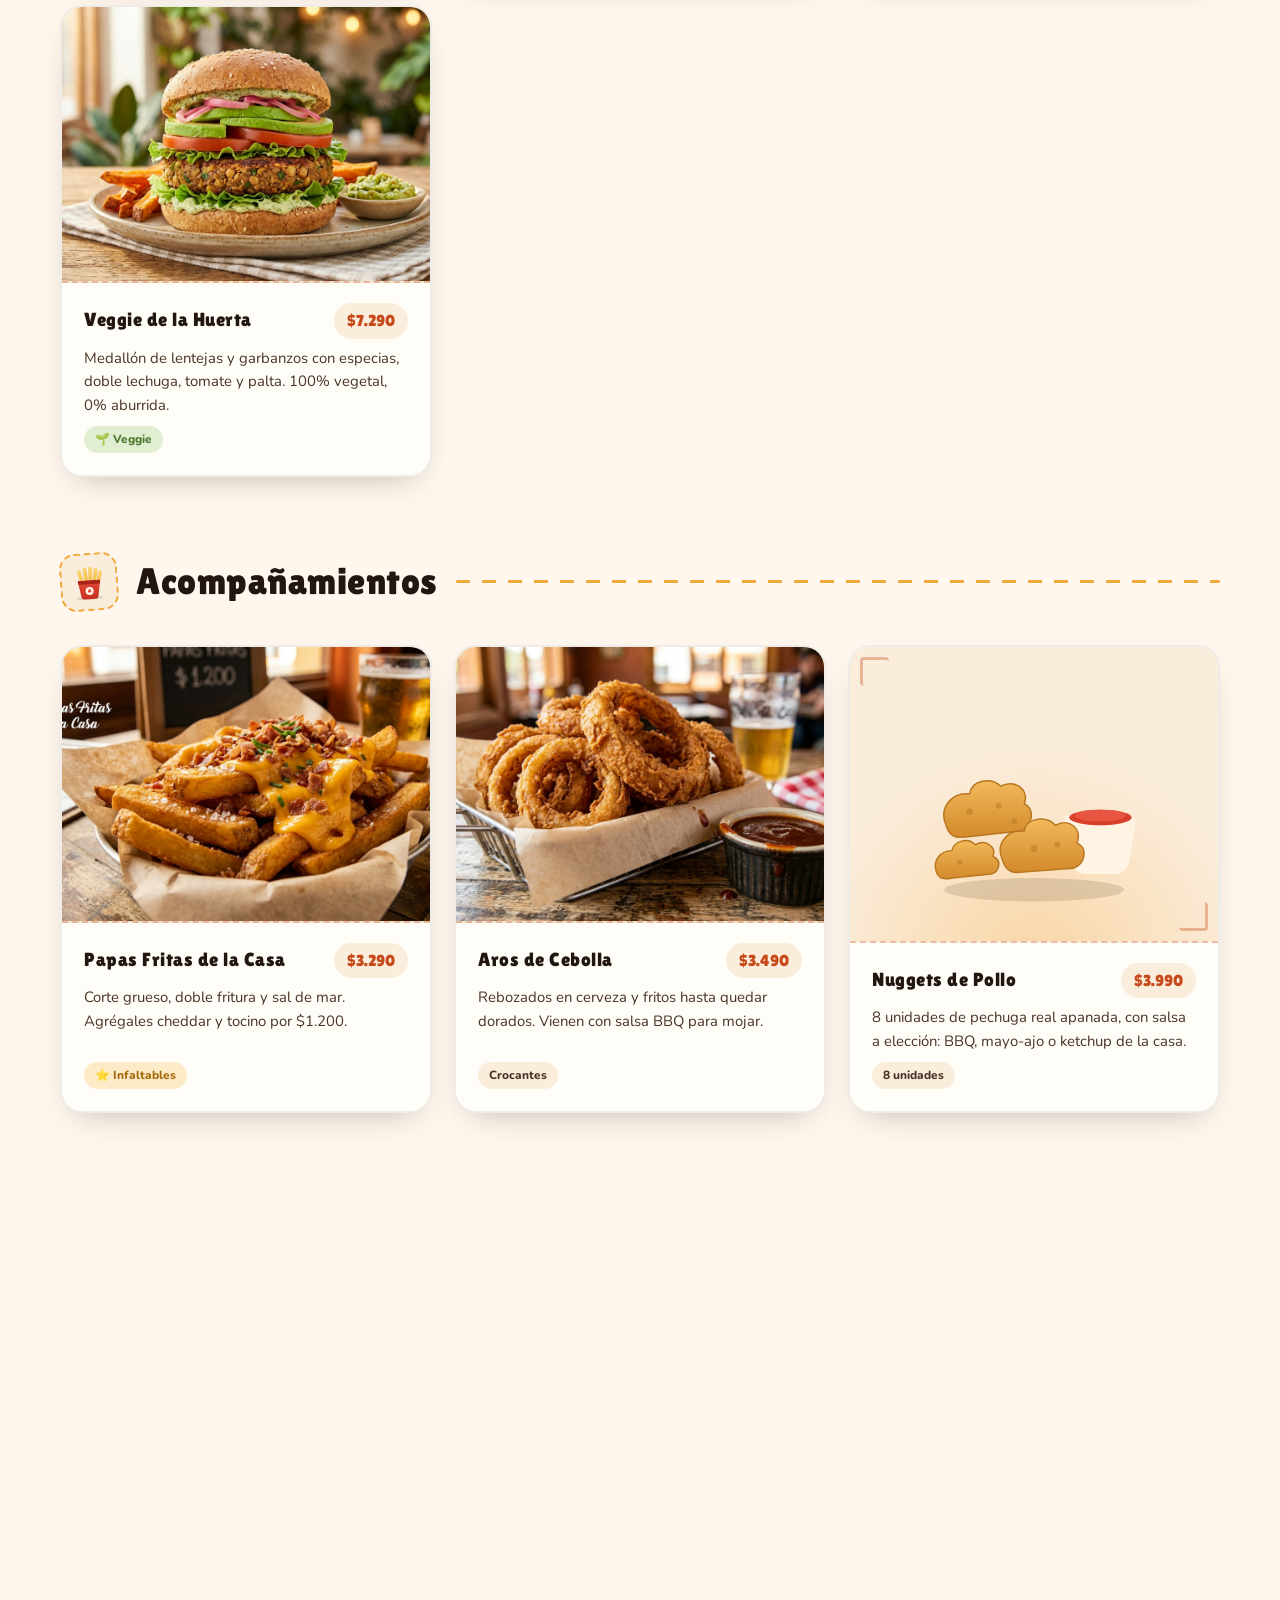
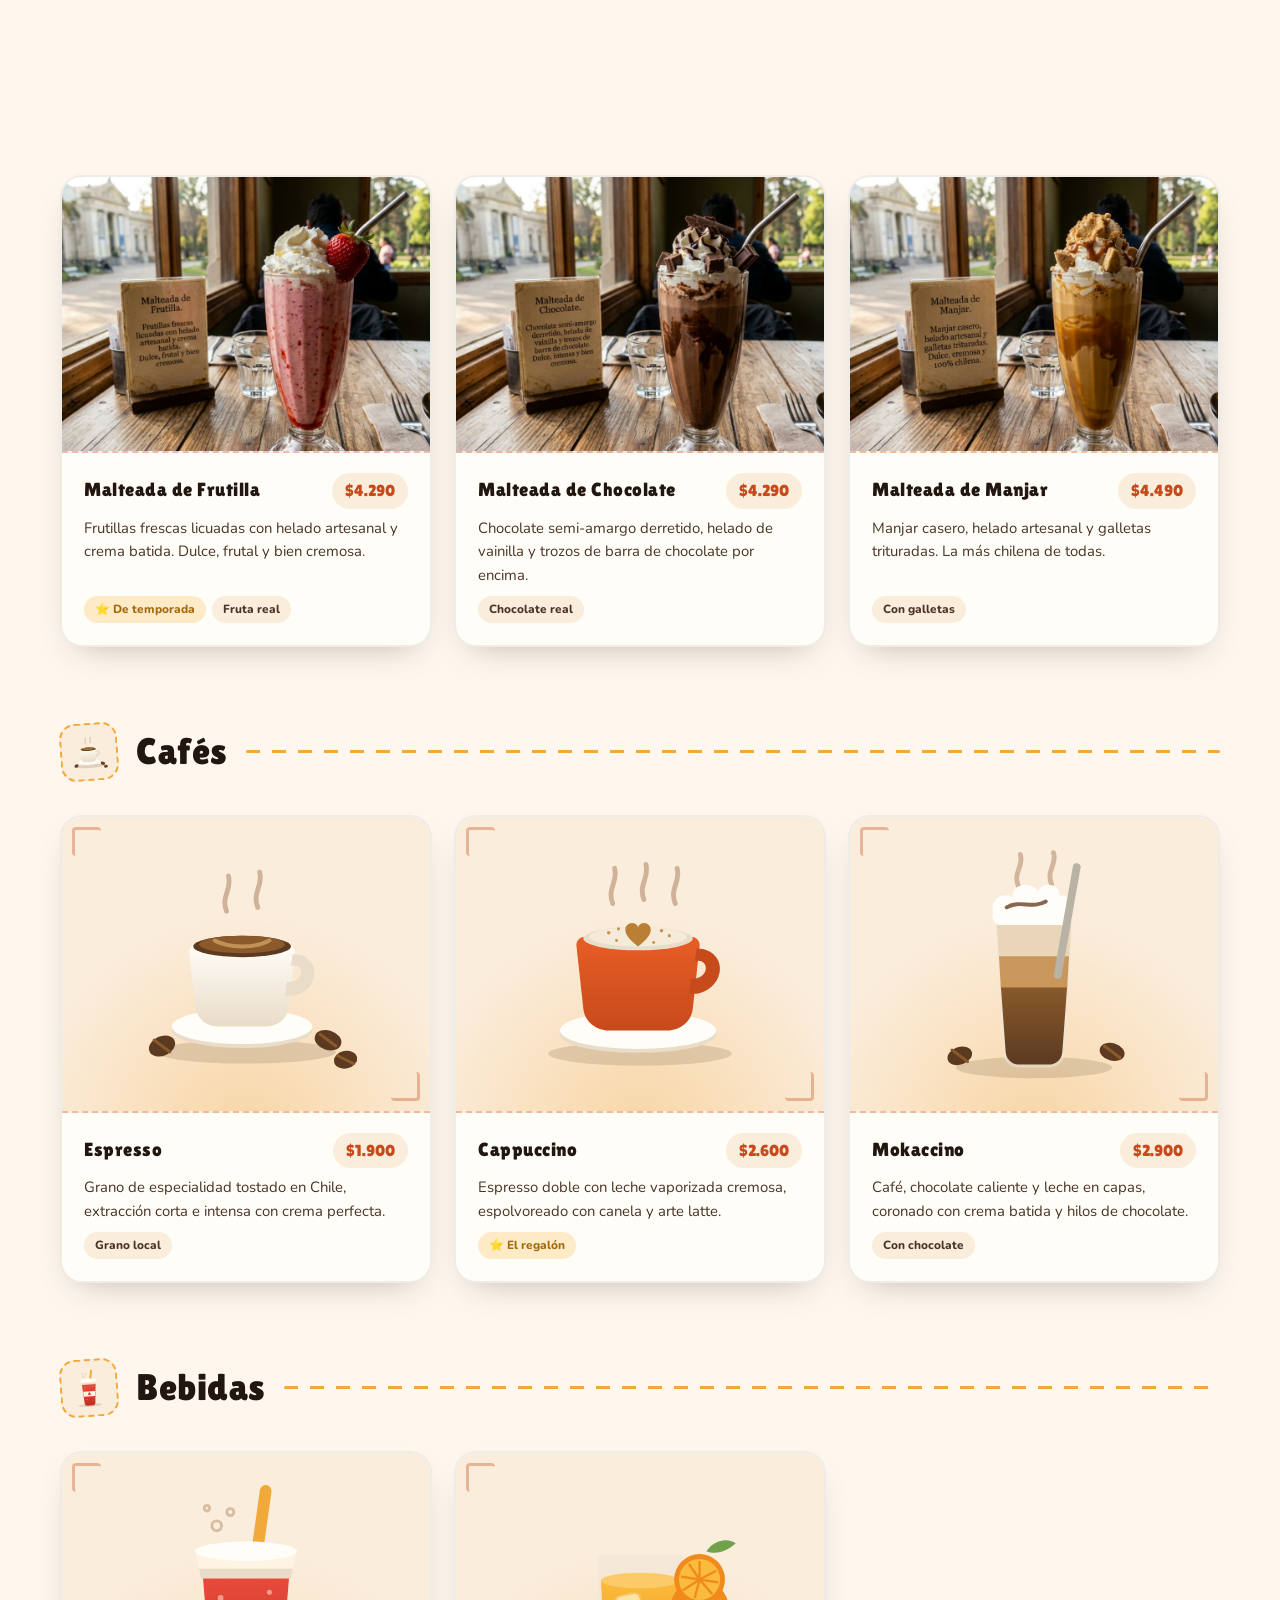
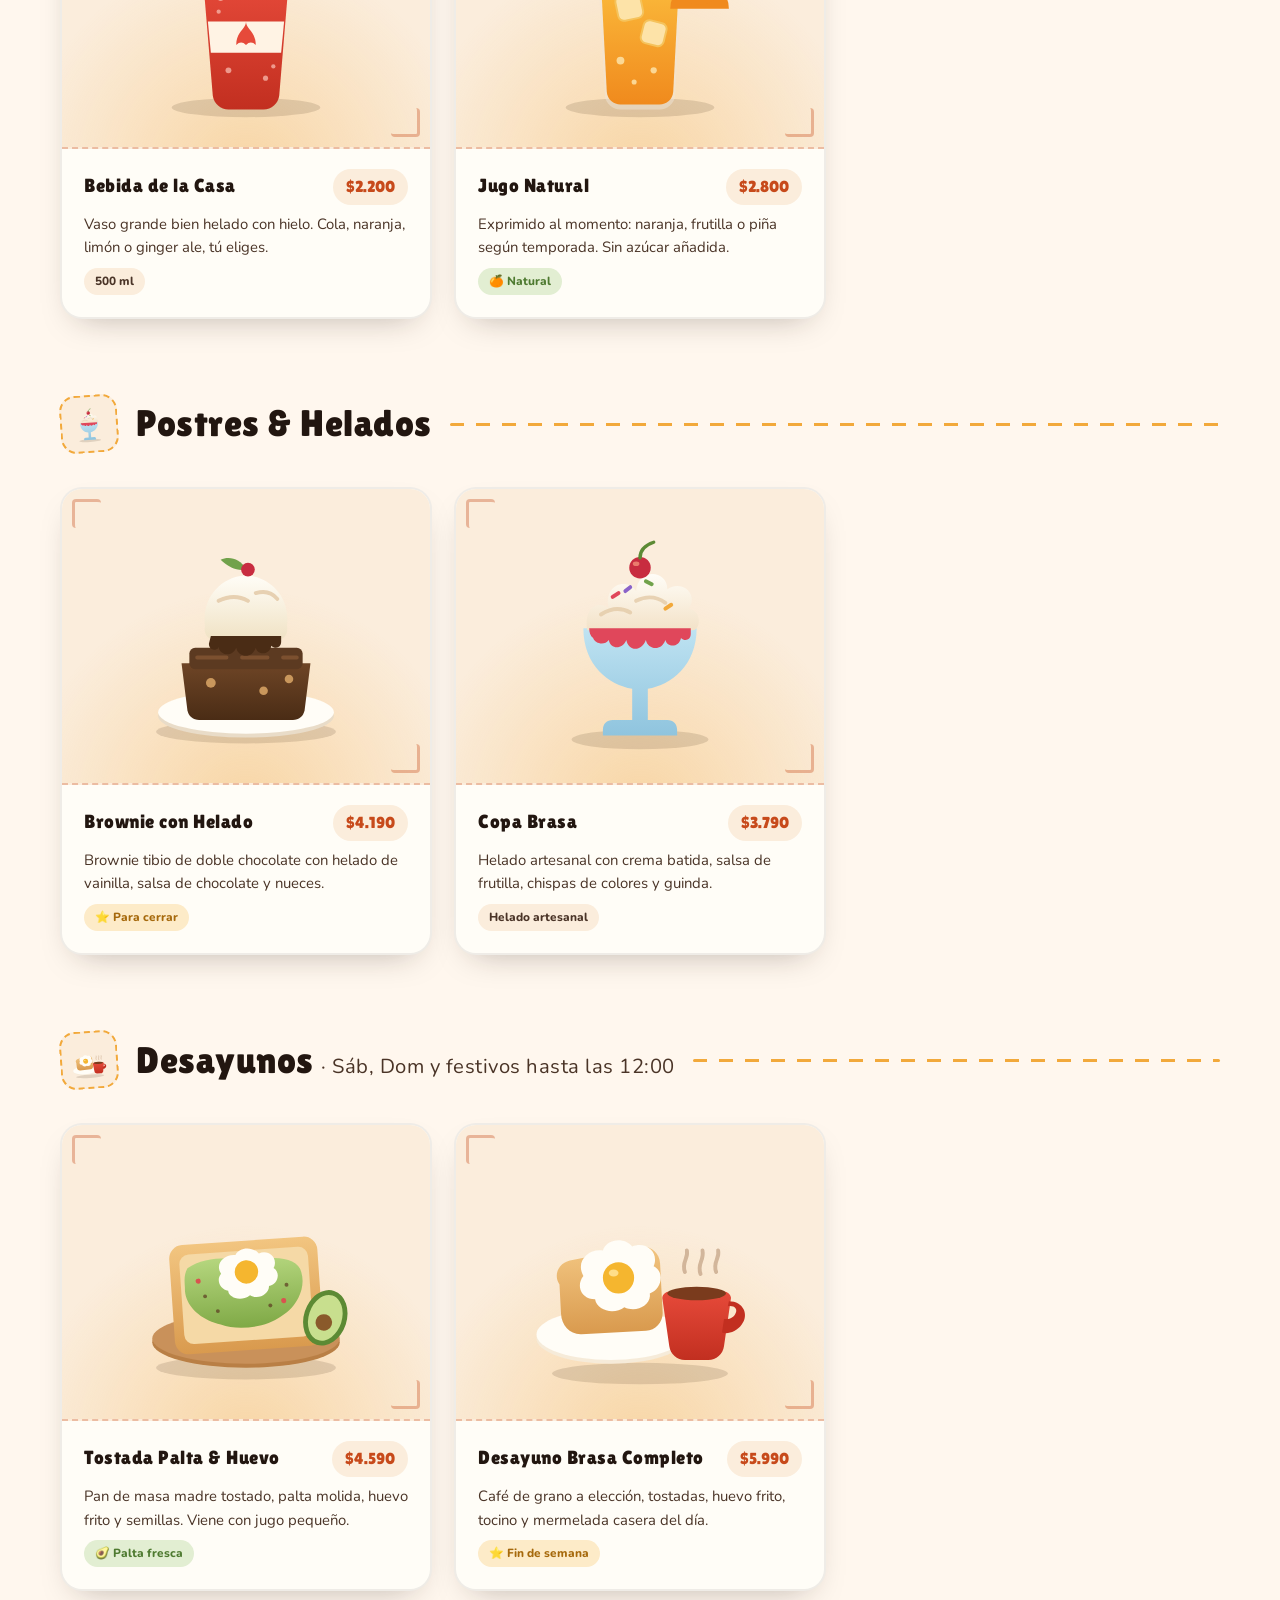
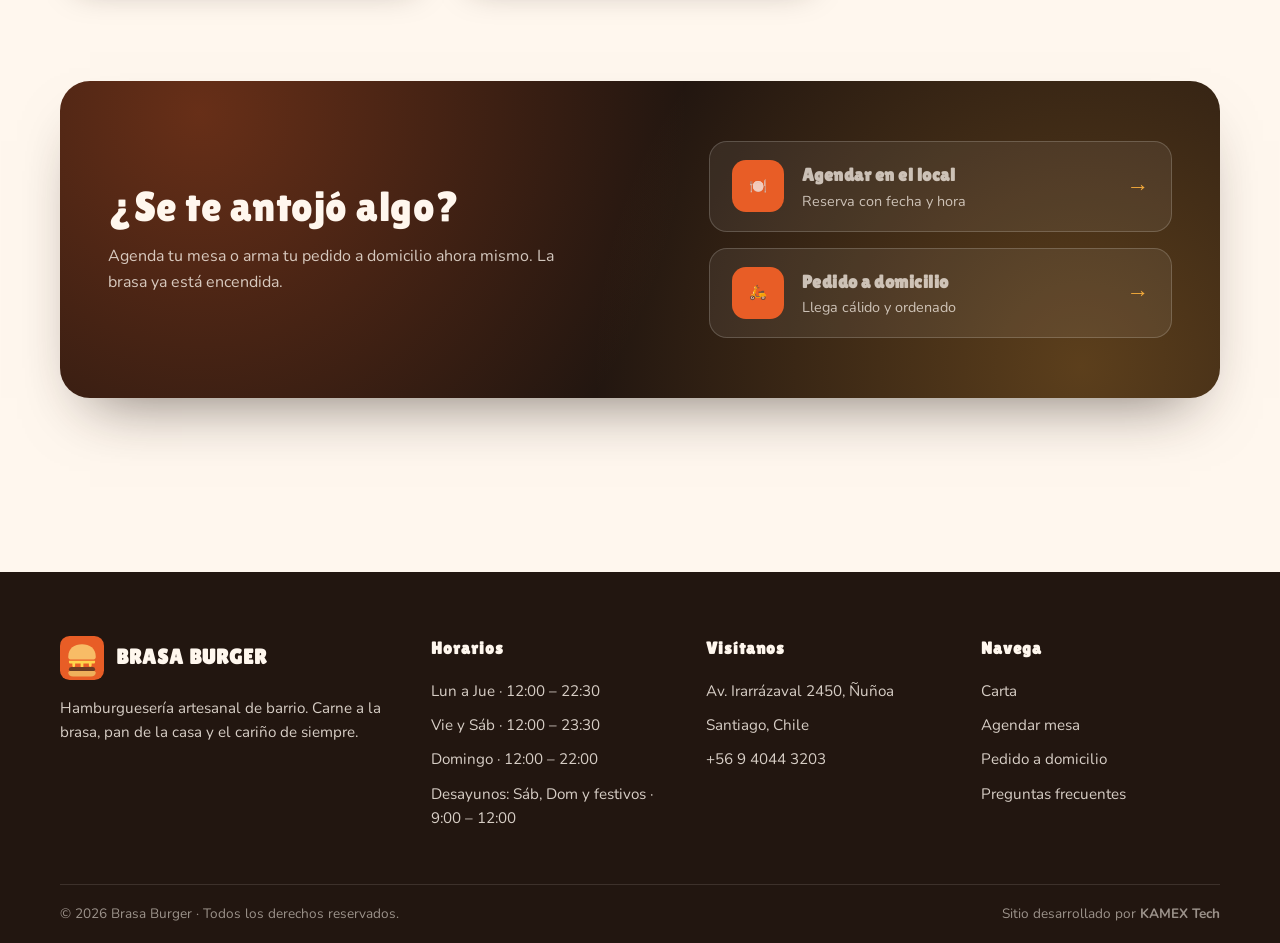
==== commit 4549a26f: "Reemplazar hero y platos destacados con fotografia real de los productos" ====
--- a/carta.html
+++ b/carta.html
@@ -11,7 +11,7 @@
   <meta property="og:type" content="website">
   <meta property="og:title" content="Carta · Brasa Burger">
   <meta property="og:description" content="Smash burgers, malteadas cremosas, cafés de grano y más.">
-  <meta property="og:image" content="assets/img/malteada-frutilla.svg">
+  <meta property="og:image" content="assets/img/foto-burger-clasica.jpg">
   <meta property="og:locale" content="es_CL">
 
   <link rel="preconnect" href="https://fonts.googleapis.com">
@@ -73,7 +73,7 @@
       </div>
       <div class="platos">
         <article class="plato reveal">
-          <div class="plato__marco"><img src="assets/img/burger-clasica.svg" alt="Smash Clásica de la Casa" loading="lazy"></div>
+          <div class="plato__marco plato__marco--foto"><img src="assets/img/foto-burger-clasica.jpg" alt="Smash Clásica de la Casa" loading="lazy"></div>
           <div class="plato__info">
             <div class="plato__nombre"><h3>Smash Clásica de la Casa</h3><span class="plato__precio">$7.490</span></div>
             <p>Doble smash de vacuno con costra dorada a la plancha, queso americano, lechuga, tomate, cebolla y salsa secreta de la casa.</p>
@@ -81,7 +81,7 @@
           </div>
         </article>
         <article class="plato reveal" data-delay="1">
-          <div class="plato__marco"><img src="assets/img/burger-tocino-palta.svg" alt="Burger Tocino, Tomate y Palta" loading="lazy"></div>
+          <div class="plato__marco plato__marco--foto"><img src="assets/img/foto-burger-tocino-palta.jpg" alt="Burger Tocino, Tomate y Palta" loading="lazy"></div>
           <div class="plato__info">
             <div class="plato__nombre"><h3>Tocino, Tomate &amp; Palta</h3><span class="plato__precio">$8.290</span></div>
             <p>Carne a la brasa, tocino crocante, tomate fresco y palta chilena molida al momento sobre pan brioche tostado.</p>
@@ -89,7 +89,7 @@
           </div>
         </article>
         <article class="plato reveal" data-delay="2">
-          <div class="plato__marco"><img src="assets/img/burger-doble-queso.svg" alt="Burger Doble Queso y Cebolla Morada" loading="lazy"></div>
+          <div class="plato__marco plato__marco--foto"><img src="assets/img/foto-burger-doble-queso.jpg" alt="Burger Doble Queso y Cebolla Morada" loading="lazy"></div>
           <div class="plato__info">
             <div class="plato__nombre"><h3>Doble Queso &amp; Cebolla Morada</h3><span class="plato__precio">$8.490</span></div>
             <p>Dos carnes, extra queso cheddar fundido en doble capa y cebolla morada fresca que le da el toque crujiente y dulce.</p>
@@ -97,7 +97,7 @@
           </div>
         </article>
         <article class="plato reveal">
-          <div class="plato__marco"><img src="assets/img/burger-bbq.svg" alt="Burger BBQ Texana" loading="lazy"></div>
+          <div class="plato__marco plato__marco--foto"><img src="assets/img/foto-burger-bbq.jpg" alt="Burger BBQ Texana" loading="lazy"></div>
           <div class="plato__info">
             <div class="plato__nombre"><h3>BBQ Texana</h3><span class="plato__precio">$8.690</span></div>
             <p>Carne madurada, salsa BBQ ahumada de la casa, aros de cebolla fritos y tocino. Un viaje directo a Texas.</p>
@@ -105,7 +105,7 @@
           </div>
         </article>
         <article class="plato reveal" data-delay="1">
-          <div class="plato__marco"><img src="assets/img/burger-hawaiana.svg" alt="Burger Hawaiana" loading="lazy"></div>
+          <div class="plato__marco plato__marco--foto"><img src="assets/img/foto-burger-hawaiana.jpg" alt="Burger Hawaiana" loading="lazy"></div>
           <div class="plato__info">
             <div class="plato__nombre"><h3>Hawaiana</h3><span class="plato__precio">$8.290</span></div>
             <p>Piña asada a la brasa, tocino, queso derretido y mayo de la casa. Dulce, salada y jugosa a la vez.</p>
@@ -113,7 +113,7 @@
           </div>
         </article>
         <article class="plato reveal" data-delay="2">
-          <div class="plato__marco"><img src="assets/img/burger-crispy.svg" alt="Burger Crispy de Pollo" loading="lazy"></div>
+          <div class="plato__marco plato__marco--foto"><img src="assets/img/foto-burger-crispy.jpg" alt="Burger Crispy de Pollo" loading="lazy"></div>
           <div class="plato__info">
             <div class="plato__nombre"><h3>Crispy de Pollo</h3><span class="plato__precio">$7.790</span></div>
             <p>Pechuga apanada súper crocante, lechuga fresca, tomate y mayo de ajo asado. Crujiente por fuera, jugosa por dentro.</p>
@@ -121,7 +121,7 @@
           </div>
         </article>
         <article class="plato reveal">
-          <div class="plato__marco"><img src="assets/img/burger-veggie.svg" alt="Burger Veggie de la Huerta" loading="lazy"></div>
+          <div class="plato__marco plato__marco--foto"><img src="assets/img/foto-burger-veggie.jpg" alt="Burger Veggie de la Huerta" loading="lazy"></div>
           <div class="plato__info">
             <div class="plato__nombre"><h3>Veggie de la Huerta</h3><span class="plato__precio">$7.290</span></div>
             <p>Medallón de lentejas y garbanzos con especias, doble lechuga, tomate y palta. 100% vegetal, 0% aburrida.</p>
@@ -140,7 +140,7 @@
       </div>
       <div class="platos">
         <article class="plato reveal">
-          <div class="plato__marco"><img src="assets/img/cat-papas.svg" alt="Papas fritas de la casa" loading="lazy"></div>
+          <div class="plato__marco plato__marco--foto"><img src="assets/img/foto-papas.jpg" alt="Papas fritas de la casa" loading="lazy"></div>
           <div class="plato__info">
             <div class="plato__nombre"><h3>Papas Fritas de la Casa</h3><span class="plato__precio">$3.290</span></div>
             <p>Corte grueso, doble fritura y sal de mar. Agrégales cheddar y tocino por $1.200.</p>
@@ -148,7 +148,7 @@
           </div>
         </article>
         <article class="plato reveal" data-delay="1">
-          <div class="plato__marco"><img src="assets/img/acomp-aros.svg" alt="Aros de cebolla" loading="lazy"></div>
+          <div class="plato__marco plato__marco--foto"><img src="assets/img/foto-aros.jpg" alt="Aros de cebolla" loading="lazy"></div>
           <div class="plato__info">
             <div class="plato__nombre"><h3>Aros de Cebolla</h3><span class="plato__precio">$3.490</span></div>
             <p>Rebozados en cerveza y fritos hasta quedar dorados. Vienen con salsa BBQ para mojar.</p>
@@ -164,7 +164,7 @@
           </div>
         </article>
         <article class="plato reveal">
-          <div class="plato__marco"><img src="assets/img/cat-empanada.svg" alt="Empanaditas de queso" loading="lazy"></div>
+          <div class="plato__marco plato__marco--foto"><img src="assets/img/foto-empanadas.jpg" alt="Empanaditas de queso" loading="lazy"></div>
           <div class="plato__info">
             <div class="plato__nombre"><h3>Empanaditas de Queso</h3><span class="plato__precio">$3.590</span></div>
             <p>6 empanaditas fritas rellenas de queso derretido. Perfectas para compartir mientras llega la burger.</p>
@@ -183,7 +183,7 @@
       </div>
       <div class="platos">
         <article class="plato plato--malteada plato--frutilla reveal">
-          <div class="plato__marco"><img src="assets/img/malteada-frutilla.svg" alt="Malteada de frutilla con frutillas frescas" loading="lazy"></div>
+          <div class="plato__marco plato__marco--foto"><img src="assets/img/foto-malteada-frutilla.jpg" alt="Malteada de frutilla con frutillas frescas" loading="lazy"></div>
           <div class="plato__info">
             <div class="plato__nombre"><h3>Malteada de Frutilla</h3><span class="plato__precio">$4.290</span></div>
             <p>Frutillas frescas licuadas con helado artesanal y crema batida. Dulce, frutal y bien cremosa.</p>
@@ -191,7 +191,7 @@
           </div>
         </article>
         <article class="plato plato--malteada plato--chocolate reveal" data-delay="1">
-          <div class="plato__marco"><img src="assets/img/malteada-chocolate.svg" alt="Malteada de chocolate con barras de chocolate" loading="lazy"></div>
+          <div class="plato__marco plato__marco--foto"><img src="assets/img/foto-malteada-chocolate.jpg" alt="Malteada de chocolate con barras de chocolate" loading="lazy"></div>
           <div class="plato__info">
             <div class="plato__nombre"><h3>Malteada de Chocolate</h3><span class="plato__precio">$4.290</span></div>
             <p>Chocolate semi-amargo derretido, helado de vainilla y trozos de barra de chocolate por encima.</p>
@@ -199,7 +199,7 @@
           </div>
         </article>
         <article class="plato plato--malteada plato--manjar reveal" data-delay="2">
-          <div class="plato__marco"><img src="assets/img/malteada-manjar.svg" alt="Malteada de manjar con galletas" loading="lazy"></div>
+          <div class="plato__marco plato__marco--foto"><img src="assets/img/foto-malteada-manjar.jpg" alt="Malteada de manjar con galletas" loading="lazy"></div>
           <div class="plato__info">
             <div class="plato__nombre"><h3>Malteada de Manjar</h3><span class="plato__precio">$4.490</span></div>
             <p>Manjar casero, helado artesanal y galletas trituradas. La más chilena de todas.</p>
--- a/css/styles.css
+++ b/css/styles.css
@@ -257,6 +257,16 @@
   pointer-events: none;
 }
 .hero__burger img { width: 92%; filter: drop-shadow(0 26px 26px rgba(34, 22, 16, .22)); }
+.hero__burger--foto img {
+  width: 78%;
+  height: auto;
+  aspect-ratio: 1 / 1;
+  object-fit: cover;
+  border-radius: 50%;
+  border: 8px solid var(--blanco);
+  box-shadow: 0 26px 40px -14px rgba(34, 22, 16, .45);
+  filter: none;
+}
 .hero__burger.is-activa {
   opacity: 1;
   transform: rotate(0deg) scale(1);
@@ -692,6 +702,22 @@
 .plato__marco::after { bottom: 10px; right: 10px; border-left: 0; border-top: 0; }
 .plato__marco img { width: 82%; max-width: 250px; transition: transform .35s ease; }
 .plato:hover .plato__marco img { transform: scale(1.07) rotate(-1.5deg); }
+
+/* Marco para fotografías reales de platos (sin marco ilustrado, foto a página completa) */
+.plato__marco--foto {
+  padding: 0;
+  background: var(--crema-3);
+  aspect-ratio: 4 / 3;
+  min-height: 0;
+}
+.plato__marco--foto::before, .plato__marco--foto::after { display: none; }
+.plato__marco--foto img {
+  width: 100%;
+  height: 100%;
+  max-width: none;
+  object-fit: cover;
+}
+.plato:hover .plato__marco--foto img { transform: scale(1.06); }
 .plato__info { padding: 20px 22px 22px; display: flex; flex-direction: column; gap: 8px; flex: 1; }
 .plato__nombre {
   display: flex;
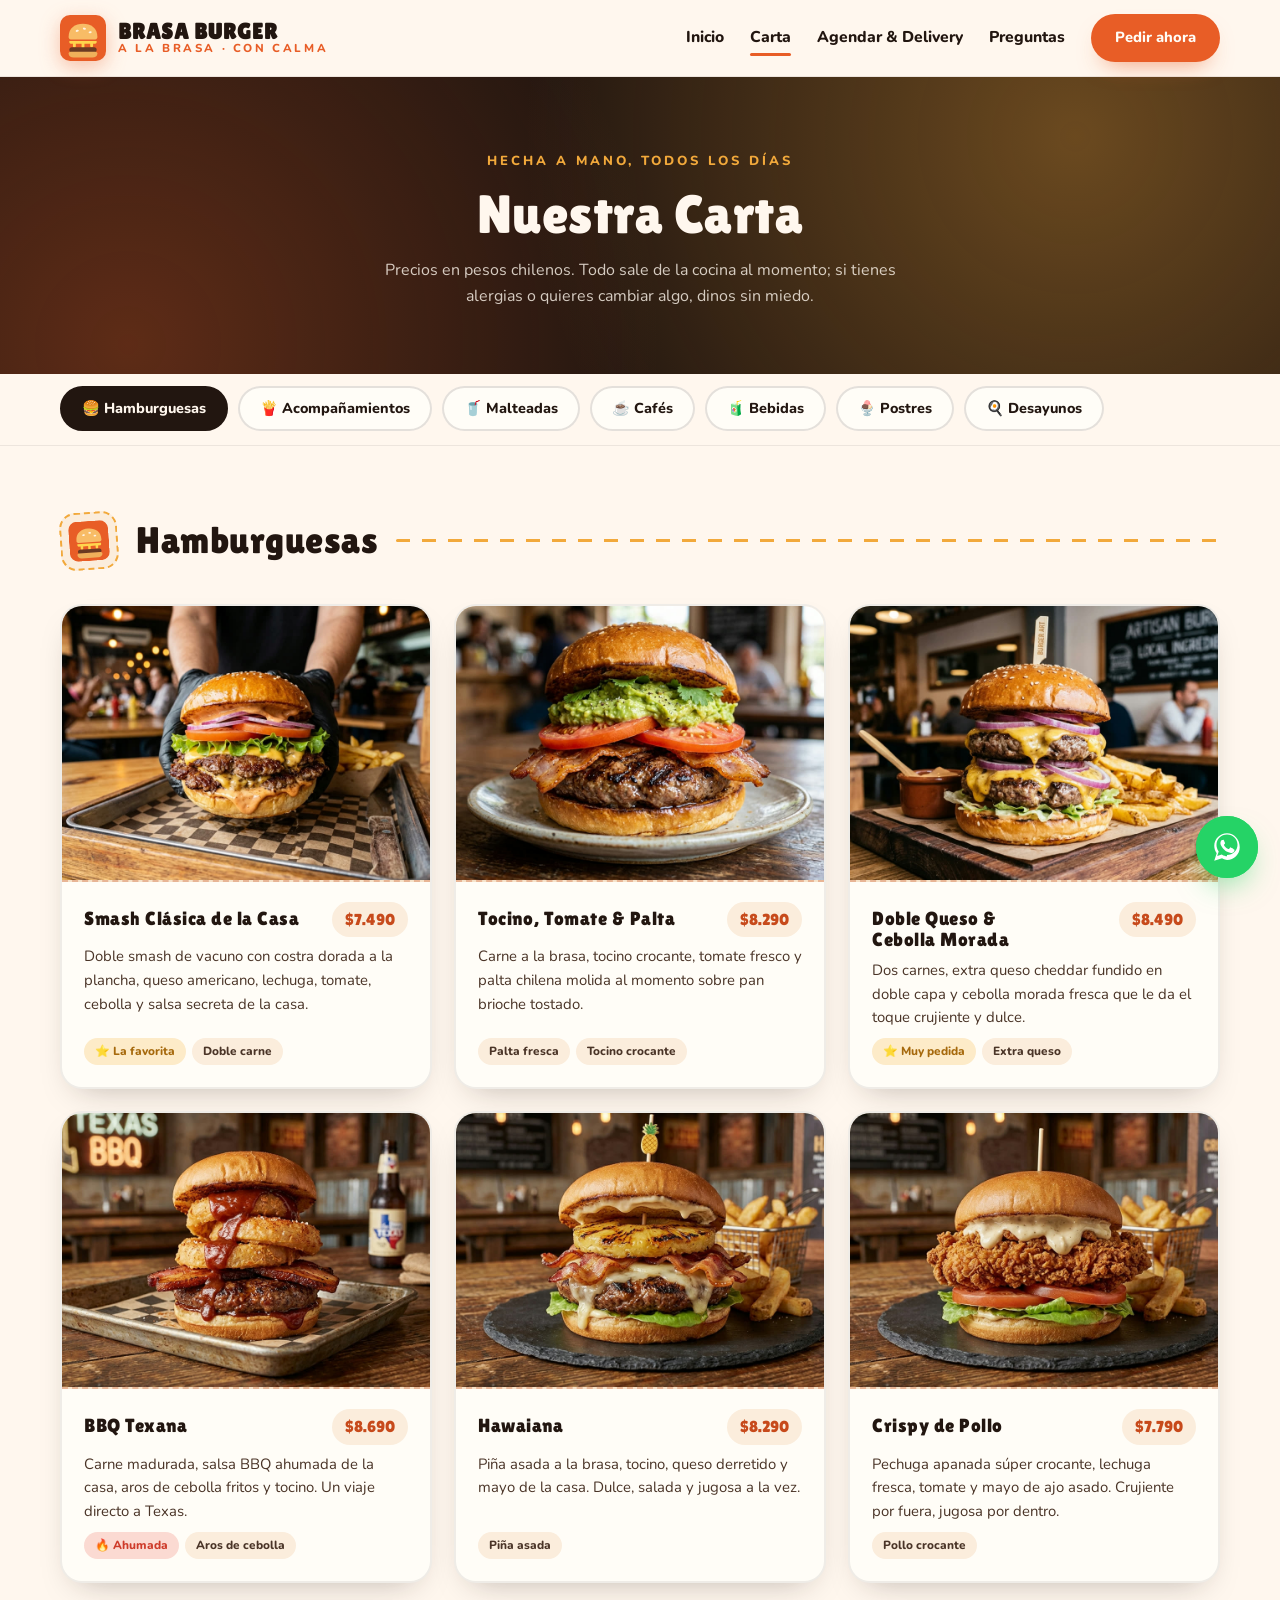
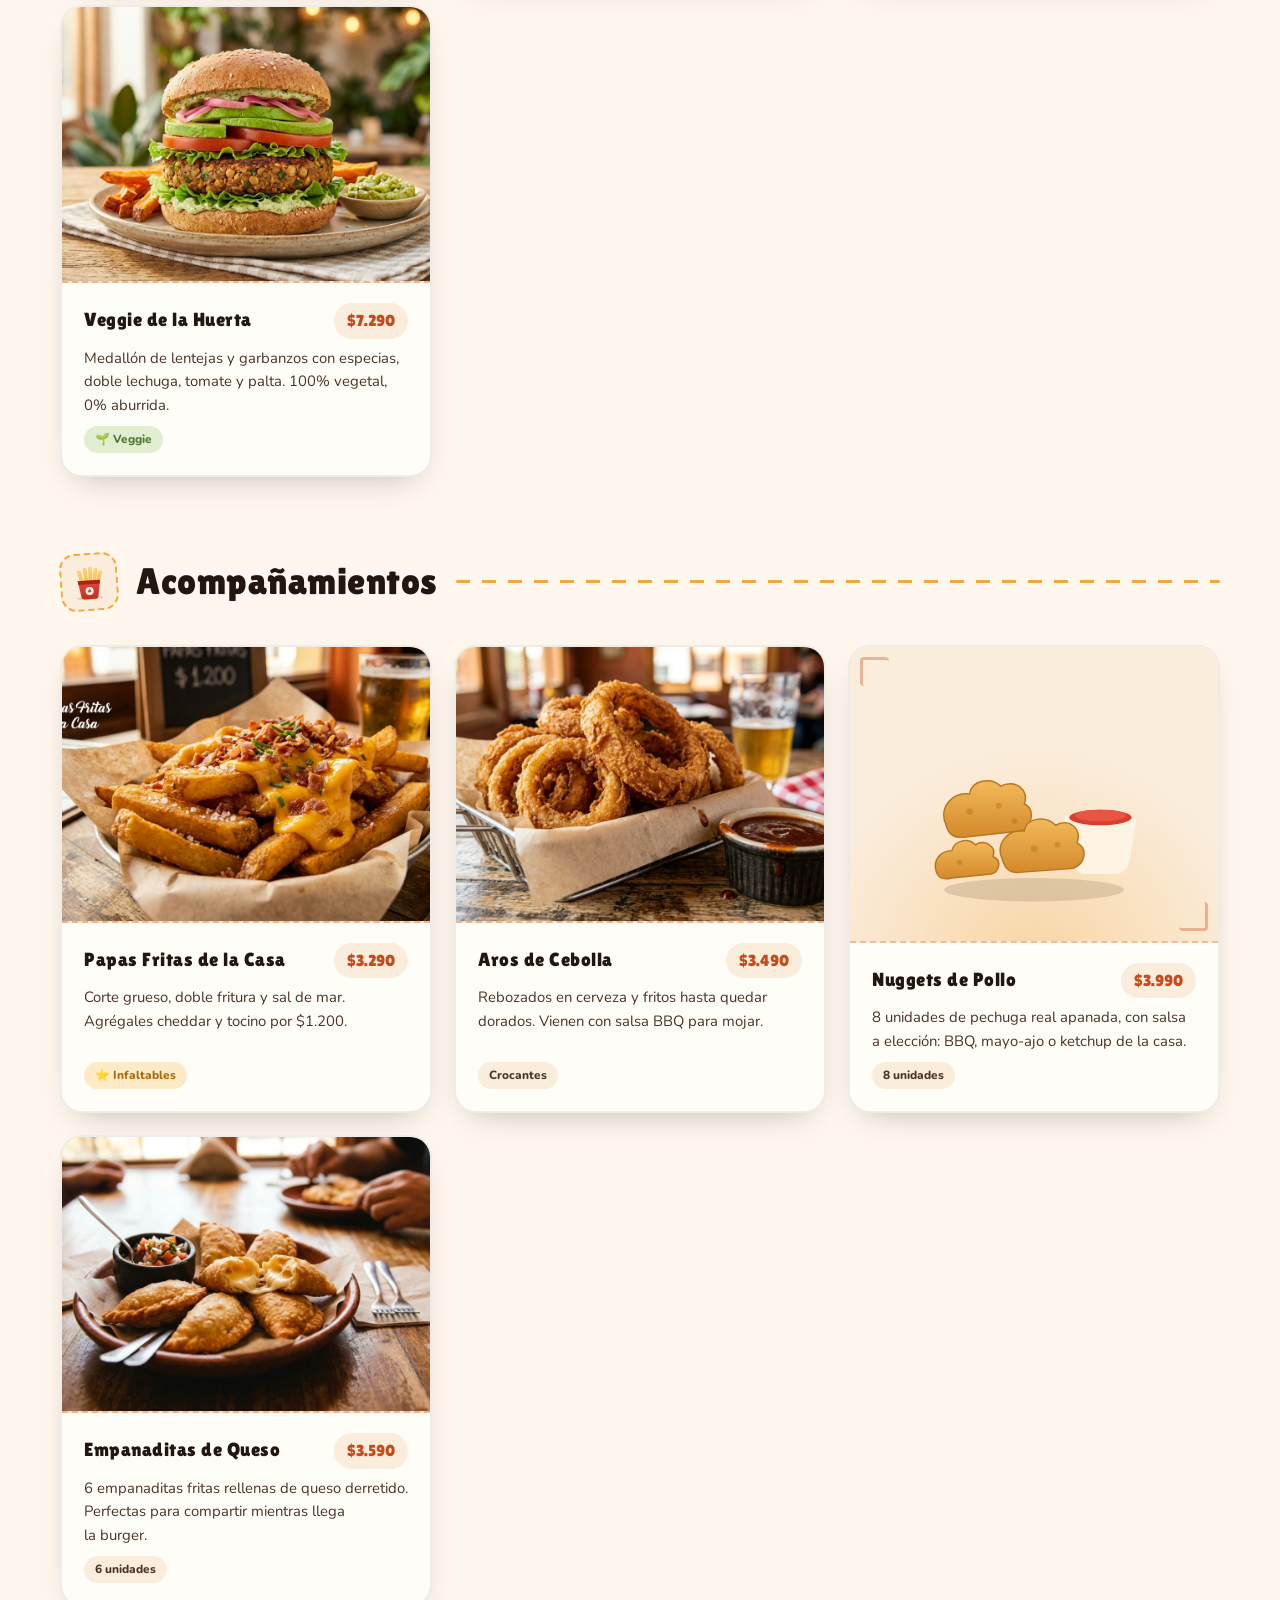
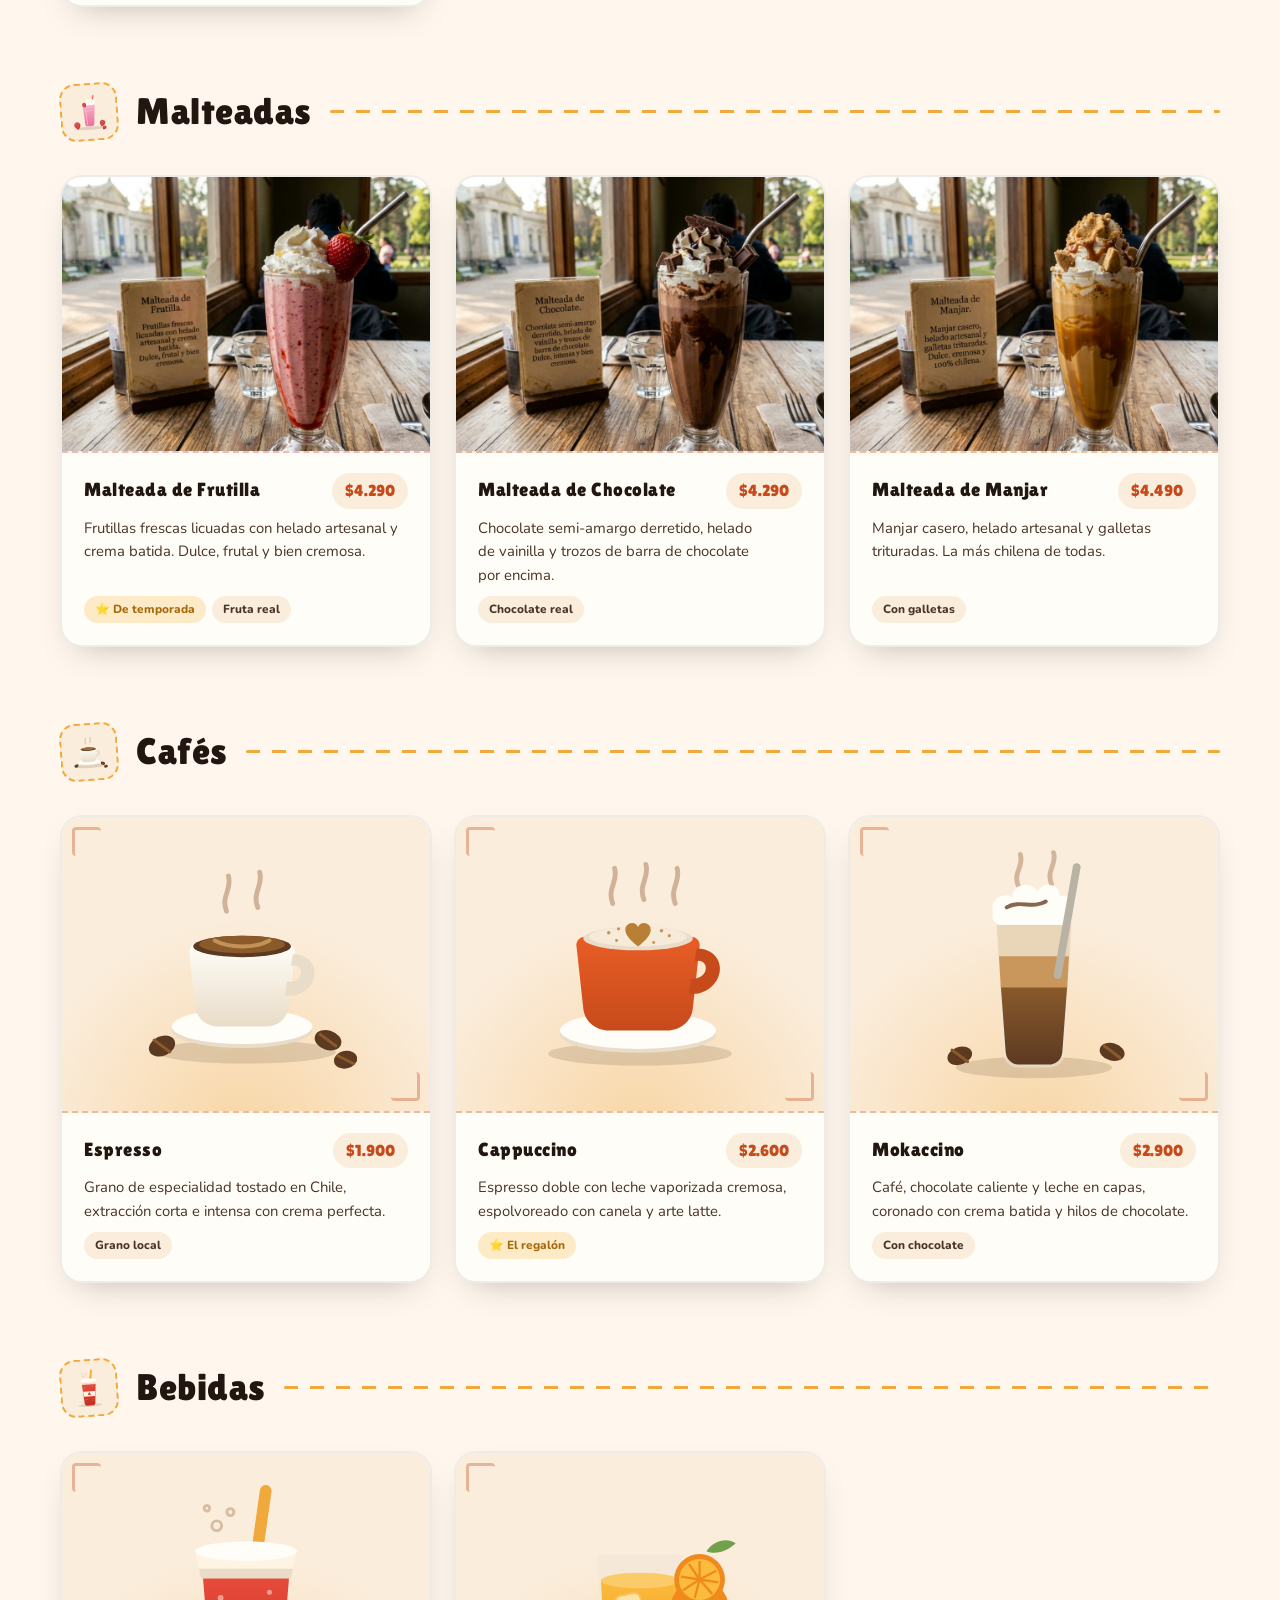
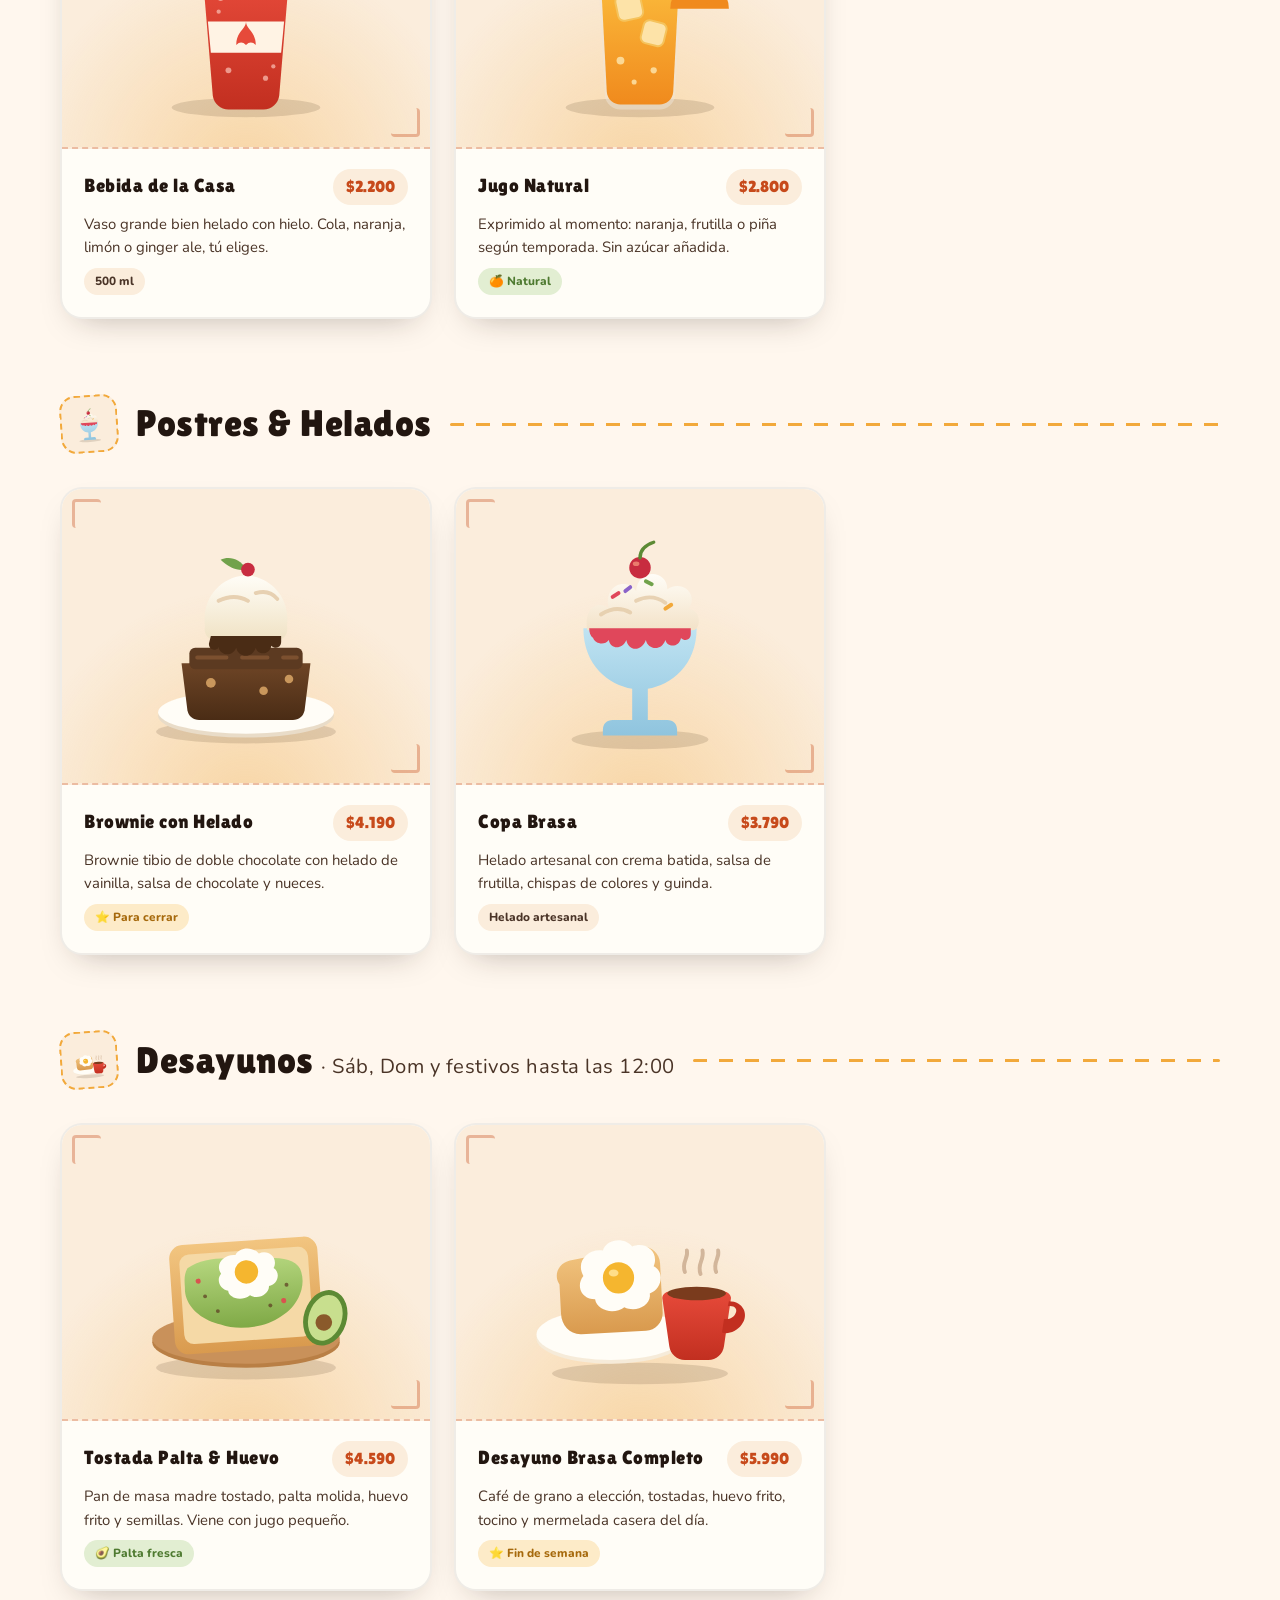
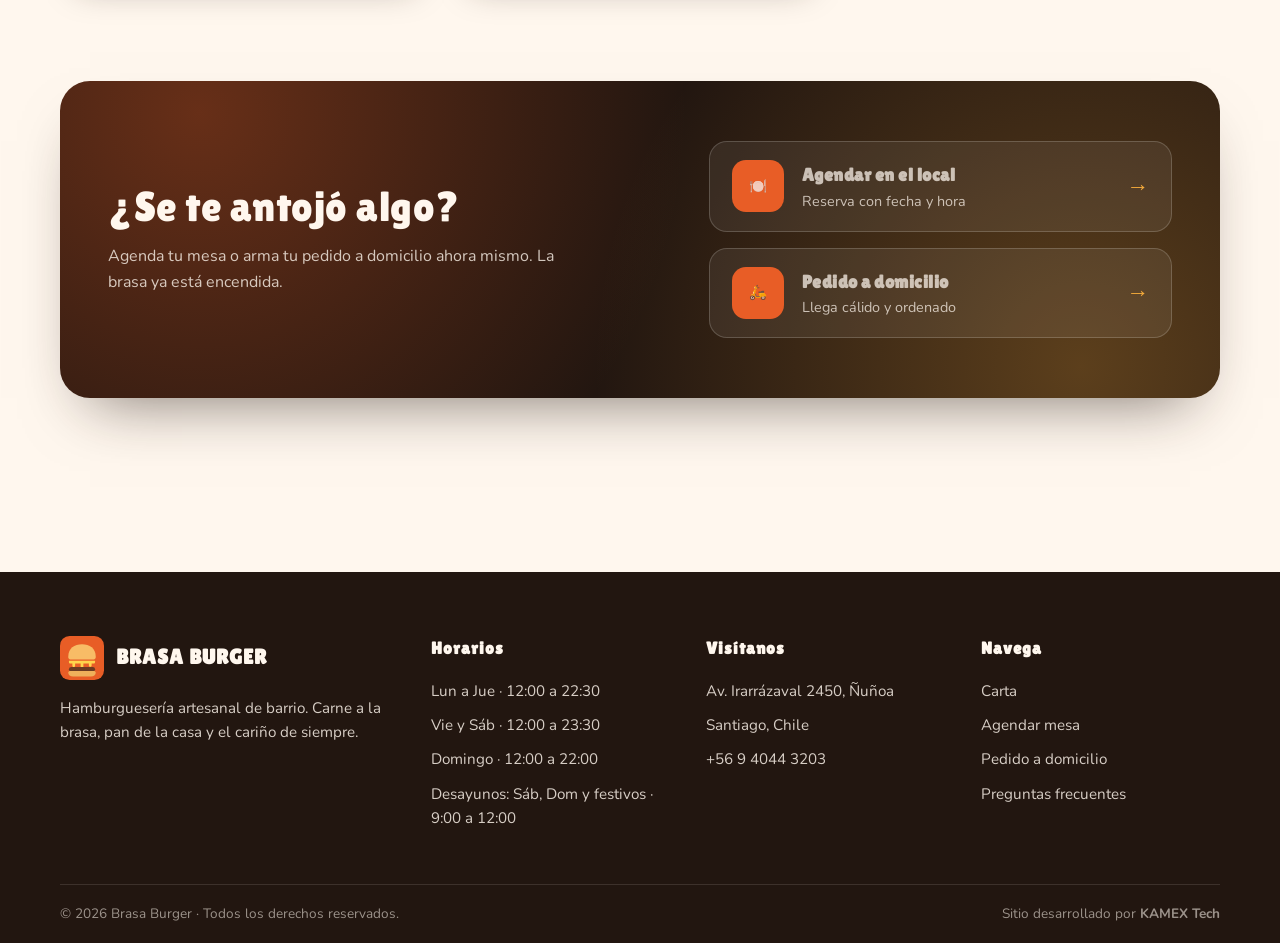
==== commit 359fdeab: "Aplicar pase de diseño anti-plantilla (Impeccable/Taste/Emil) Quita metricas del hero, easings perso" ====
--- a/carta.html
+++ b/carta.html
@@ -3,7 +3,7 @@
 <head>
   <meta charset="UTF-8">
   <meta name="viewport" content="width=device-width, initial-scale=1.0">
-  <title>Carta · Brasa Burger — Hamburguesas, malteadas y cafés</title>
+  <title>Carta · Brasa Burger: hamburguesas, malteadas y cafés</title>
   <meta name="description" content="La carta completa de Brasa Burger: smash burgers artesanales, papas fritas, malteadas de frutilla y chocolate, cafés de grano, postres y desayunos.">
   <meta name="theme-color" content="#E85D26">
   <link rel="icon" type="image/svg+xml" href="assets/favicon.svg">
@@ -363,10 +363,10 @@
         <div>
           <h4>Horarios</h4>
           <ul>
-            <li>Lun a Jue · 12:00 – 22:30</li>
-            <li>Vie y Sáb · 12:00 – 23:30</li>
-            <li>Domingo · 12:00 – 22:00</li>
-            <li>Desayunos: Sáb, Dom y festivos · 9:00 – 12:00</li>
+            <li>Lun a Jue · 12:00 a 22:30</li>
+            <li>Vie y Sáb · 12:00 a 23:30</li>
+            <li>Domingo · 12:00 a 22:00</li>
+            <li>Desayunos: Sáb, Dom y festivos · 9:00 a 12:00</li>
           </ul>
         </div>
         <div>
--- a/css/styles.css
+++ b/css/styles.css
@@ -22,6 +22,8 @@
   --radio: 22px;
   --fuente-titulo: "Lilita One", "Arial Black", sans-serif;
   --fuente-texto: "Nunito", "Segoe UI", sans-serif;
+  --ease-out: cubic-bezier(0.23, 1, 0.32, 1);
+  --ease-in-out: cubic-bezier(0.77, 0, 0.175, 1);
 }
 
 * { margin: 0; padding: 0; box-sizing: border-box; }
@@ -49,7 +51,10 @@
   font-weight: 400;
   letter-spacing: .5px;
   line-height: 1.12;
-}
+  text-wrap: balance;
+}
+
+p { text-wrap: pretty; }
 
 /* ---------- Botones ---------- */
 .btn {
@@ -63,10 +68,10 @@
   font-size: 1rem;
   border: 2px solid transparent;
   cursor: pointer;
-  transition: transform .25s ease, box-shadow .25s ease, background .25s ease, color .25s ease;
+  transition: transform .2s var(--ease-out), box-shadow .2s var(--ease-out), background .2s var(--ease-out), color .2s var(--ease-out);
 }
 .btn:hover { transform: translateY(-3px); }
-.btn:active { transform: translateY(-1px) scale(.98); }
+.btn:active { transform: translateY(-1px) scale(.97); transition-duration: .12s; }
 
 .btn--primary {
   background: var(--naranja);
@@ -216,11 +221,7 @@
 
 .hero__copy { font-size: 1.12rem; color: var(--carbon-3); max-width: 480px; margin-bottom: 30px; }
 
-.hero__acciones { display: flex; flex-wrap: wrap; gap: 14px; margin-bottom: 34px; }
-
-.hero__datos { display: flex; gap: 34px; flex-wrap: wrap; }
-.hero__datos strong { font-family: var(--fuente-titulo); font-size: 1.55rem; color: var(--naranja-osc); display: block; }
-.hero__datos span { font-size: .86rem; font-weight: 700; color: var(--carbon-3); }
+.hero__acciones { display: flex; flex-wrap: wrap; gap: 14px; }
 
 /* Escenario de la hamburguesa giratoria */
 .hero__escenario {
@@ -401,10 +402,10 @@
 .cat strong { font-family: var(--fuente-titulo); font-size: 1.06rem; letter-spacing: .5px; position: relative; z-index: 1; }
 .cat span { font-size: .8rem; font-weight: 700; color: var(--naranja-osc); position: relative; z-index: 1; }
 
-/* ---------- Features (3 promesas) ---------- */
+/* ---------- Features (promesas, 1 ancha + 2) ---------- */
 .features {
   display: grid;
-  grid-template-columns: repeat(3, 1fr);
+  grid-template-columns: 1fr 1fr;
   gap: 24px;
 }
 .feature {
@@ -414,26 +415,26 @@
   box-shadow: var(--sombra);
   border: 2px solid rgba(34, 22, 16, .06);
   position: relative;
-  transition: transform .3s ease, border-color .3s ease;
+  transition: transform .25s var(--ease-out), border-color .25s var(--ease-out);
 }
 .feature:hover { transform: translateY(-8px); border-color: var(--dorado); }
-.feature__numero {
-  position: absolute;
-  top: -18px; left: 26px;
-  background: var(--naranja);
-  color: var(--blanco);
-  font-family: var(--fuente-titulo);
-  font-size: 1.15rem;
-  width: 44px; height: 44px;
-  border-radius: 14px;
-  display: grid;
-  place-items: center;
-  box-shadow: 0 10px 20px -10px rgba(232, 93, 38, .7);
-  rotate: -6deg;
-}
 .feature img { width: 132px; margin: 4px auto 18px; }
 .feature h3 { font-size: 1.32rem; margin-bottom: 10px; text-align: center; }
 .feature p { color: var(--carbon-3); font-size: .98rem; text-align: center; }
+.feature--ancha {
+  grid-column: 1 / -1;
+  display: grid;
+  grid-template-columns: auto 1fr;
+  align-items: center;
+  gap: 12px 34px;
+  padding: 30px 38px;
+  background:
+    radial-gradient(circle at 92% 8%, rgba(242, 169, 59, .18), transparent 55%),
+    var(--blanco);
+}
+.feature--ancha img { width: 150px; margin: 0; }
+.feature--ancha h3, .feature--ancha p { text-align: left; }
+.feature--ancha p { max-width: 62ch; }
 
 /* ---------- FAQ ---------- */
 .faq { max-width: 780px; margin-inline: auto; }
@@ -808,8 +809,9 @@
   font-weight: 800;
   font-size: 1rem;
   color: var(--carbon-3);
-  transition: all .25s ease;
-}
+  transition: background .2s var(--ease-out), color .2s var(--ease-out), border-color .2s var(--ease-out), transform .2s var(--ease-out), box-shadow .2s var(--ease-out);
+}
+.tab:active { transform: scale(.97); }
 .tab .tab__emoji { display: block; font-size: 1.5rem; margin-bottom: 4px; }
 .tab.is-activa {
   background: var(--carbon);
@@ -855,17 +857,18 @@
   padding: 12px 16px;
 }
 
-/* ---------- Animación de aparición al hacer scroll ---------- */
-.reveal {
+/* ---------- Animación de aparición al hacer scroll ----------
+   El estado oculto solo aplica si hay JS (html.js): sin JS todo queda visible. */
+html.js .reveal {
   opacity: 0;
-  transform: translateY(26px);
-  transition: opacity .7s ease, transform .7s ease;
-}
-.reveal.is-visible { opacity: 1; transform: none; }
-.reveal[data-delay="1"] { transition-delay: .12s; }
-.reveal[data-delay="2"] { transition-delay: .24s; }
-.reveal[data-delay="3"] { transition-delay: .36s; }
-.reveal[data-delay="4"] { transition-delay: .48s; }
+  transform: translateY(22px);
+  transition: opacity .55s var(--ease-out), transform .55s var(--ease-out);
+}
+html.js .reveal.is-visible { opacity: 1; transform: none; }
+html.js .reveal[data-delay="1"] { transition-delay: .06s; }
+html.js .reveal[data-delay="2"] { transition-delay: .12s; }
+html.js .reveal[data-delay="3"] { transition-delay: .18s; }
+html.js .reveal[data-delay="4"] { transition-delay: .24s; }
 
 /* ---------- Responsive ---------- */
 @media (max-width: 1020px) {
@@ -877,13 +880,16 @@
 @media (max-width: 900px) {
   .hero__grid { grid-template-columns: 1fr; text-align: center; }
   .hero__copy { margin-inline: auto; }
-  .hero__acciones, .hero__datos { justify-content: center; }
+  .hero__acciones { justify-content: center; }
   .hero__escenario { height: 430px; order: -1; }
   .hero__plato { width: 340px; height: 340px; }
   .hero__aro { width: 385px; height: 385px; }
   .hero__burgers { width: 350px; height: 350px; }
 
   .features { grid-template-columns: 1fr; max-width: 480px; margin-inline: auto; }
+  .feature--ancha { grid-template-columns: 1fr; text-align: center; padding: 34px 28px 30px; }
+  .feature--ancha img { margin: 4px auto 6px; }
+  .feature--ancha h3, .feature--ancha p { text-align: center; }
   .cta { grid-template-columns: 1fr; padding: 44px 30px; text-align: center; }
   .cta p { margin-inline: auto; }
   .footer__grid { grid-template-columns: 1fr 1fr; }
@@ -920,10 +926,17 @@
   .hero__aro { width: 318px; height: 318px; }
   .hero__burgers { width: 290px; height: 290px; }
   .hero__nombre { font-size: .9rem; padding: 8px 18px; }
-  .hero__datos { gap: 20px; }
   .tarjeta-form { padding: 24px 18px; }
   .whatsapp { width: 54px; height: 54px; right: 16px; bottom: 16px; }
   .whatsapp svg { width: 30px; height: 30px; }
+}
+
+/* ---------- Táctil: sin efectos de hover pegajosos ---------- */
+@media (hover: none) {
+  .btn:hover, .cat:hover, .feature:hover, .plato:hover,
+  .cta__opcion:hover, .whatsapp:hover { transform: none; }
+  .cat:hover::before { transform: none; }
+  .cat:hover img, .plato:hover .plato__marco img { transform: none; }
 }
 
 /* ---------- Accesibilidad: menos movimiento ---------- */
